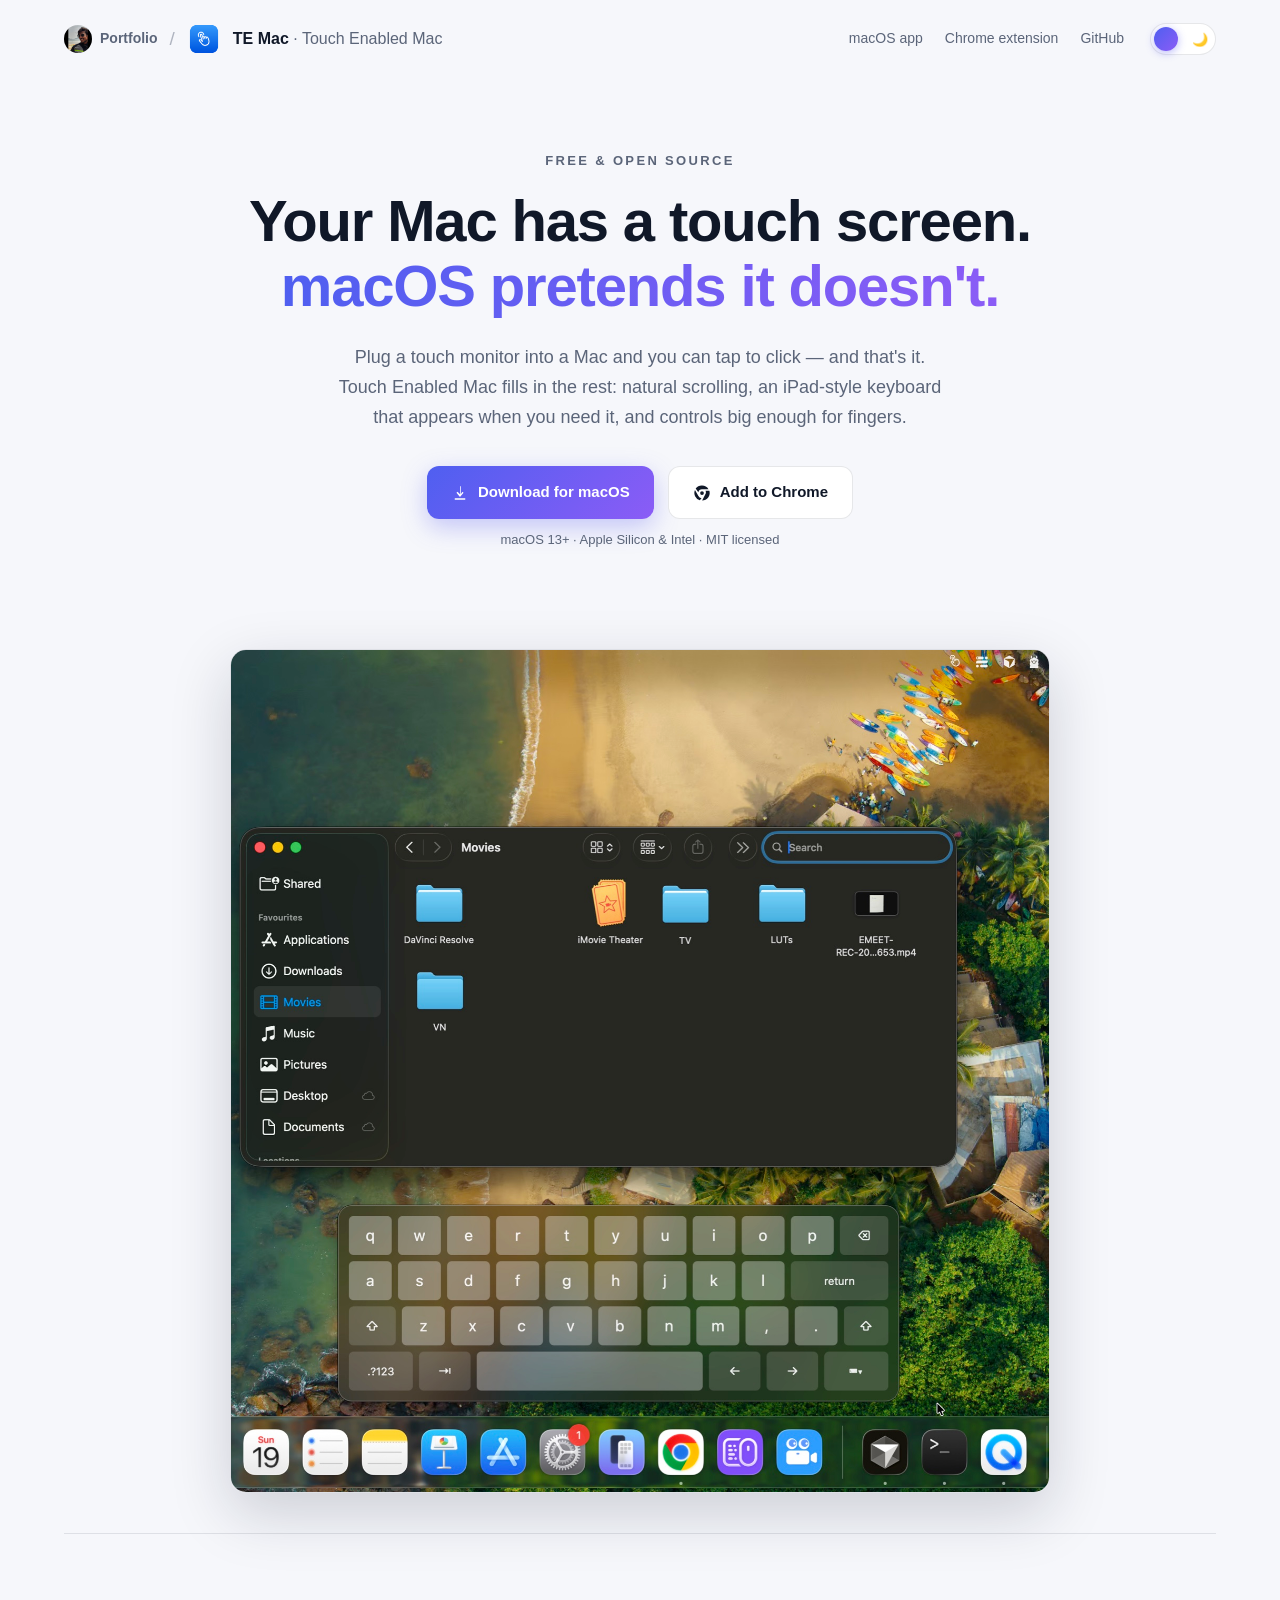
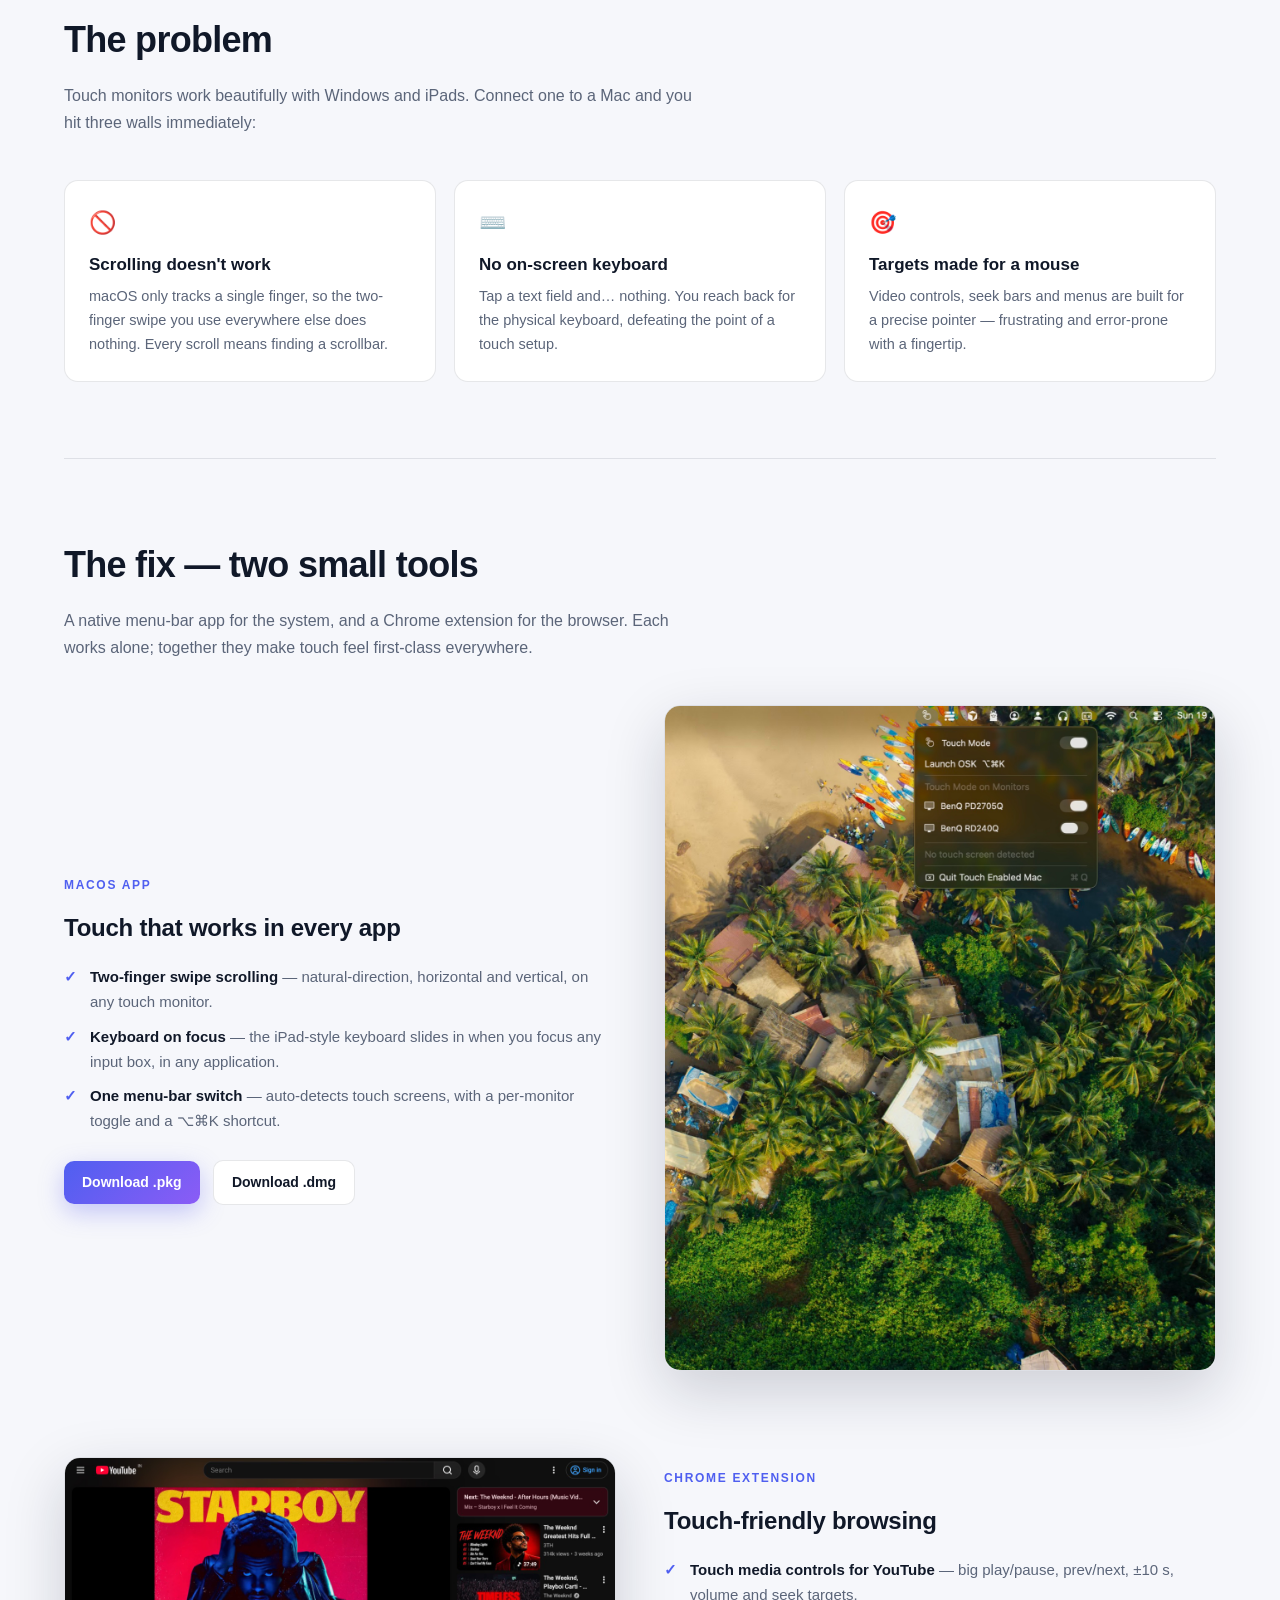
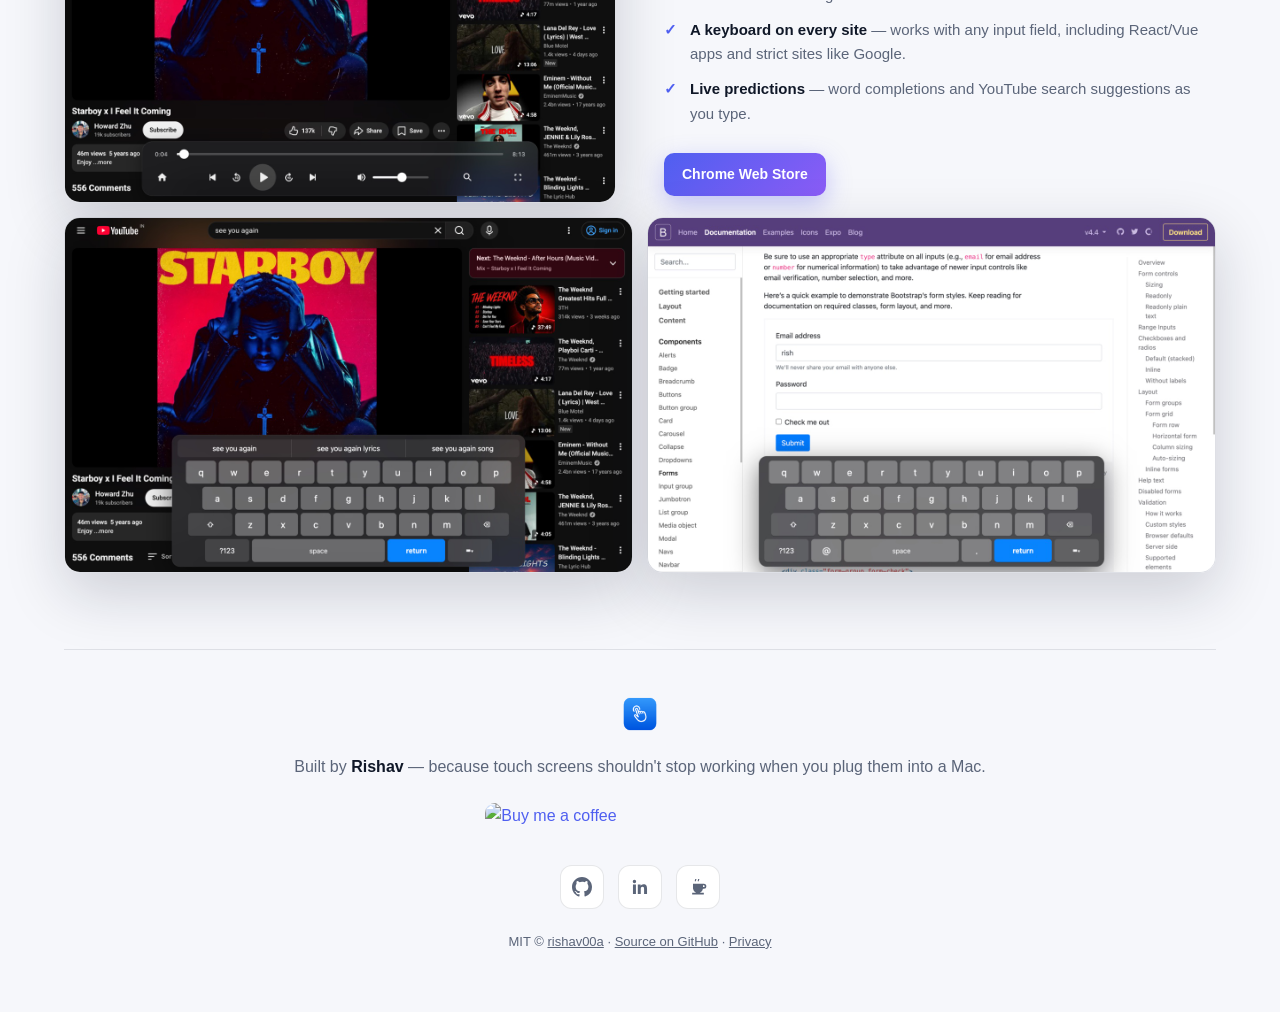
==== docs/index.html @ f47ae33c "Docs site: portfolio breadcrumb with avatar, light/dark toggle (default light), responsive widths" ====
<!DOCTYPE html>
<html lang="en">
<head>
<meta charset="UTF-8">
<meta name="viewport" content="width=device-width, initial-scale=1">
<title>Touch Enabled Mac — make your touch monitor actually work on macOS</title>
<meta name="description" content="macOS doesn't support touch screens — this project fixes that. Two-finger scrolling, an iPad-style on-screen keyboard everywhere, and touch-friendly browsing.">
<link rel="icon" href="assets/icon.png">
<meta property="og:title" content="Touch Enabled Mac">
<meta property="og:description" content="A smoother touch-screen experience for your Mac — free & open source.">
<meta property="og:image" content="assets/osk.jpg">
<script>(function(){document.documentElement.setAttribute("data-theme",localStorage.getItem("theme")||"light");})();</script>
<style>
  :root{
    --bg:#f6f7fb; --panel:#ffffff; --line:rgba(15,23,42,.10);
    --text:#101828; --muted:#5b6579; --accent:#4f5ff0; --accent2:#8b5cf6;
    --shotshadow:0 20px 60px rgba(15,23,42,.18);
  }
  [data-theme="dark"]{
    --bg:#0b0d14; --panel:#12151f; --line:rgba(255,255,255,.08);
    --text:#e8eaf2; --muted:#9aa1b5; --accent:#7c8cf8; --accent2:#b06ef0;
    --shotshadow:0 30px 80px rgba(0,0,0,.55);
  }
  body,.pain div,.btn.ghost,.social a{transition:background-color .2s ease,border-color .2s ease,color .2s ease}
  *{margin:0;padding:0;box-sizing:border-box}
  html{scroll-behavior:smooth}
  body{
    background:var(--bg); color:var(--text);
    font:16px/1.65 -apple-system,BlinkMacSystemFont,"Segoe UI",Roboto,Helvetica,Arial,sans-serif;
    -webkit-font-smoothing:antialiased;
  }
  .wrap{max-width:1200px;margin:0 auto;padding:0 24px}
  @media (min-width:1700px){.wrap{max-width:1440px}}
  @media (min-width:1600px){body{font-size:17px}}
  a{color:var(--accent);text-decoration:none}
  a:hover{text-decoration:underline}

  /* nav */
  nav{display:flex;align-items:center;gap:12px;padding:22px 0;flex-wrap:wrap}
  .crumb{display:inline-flex;align-items:center;gap:8px;color:var(--muted);font-weight:600;font-size:14px}
  .crumb:hover{color:var(--text);text-decoration:none}
  .crumb .av{width:28px;height:28px;border-radius:50%}
  .slash{color:var(--muted);opacity:.45;font-size:19px;font-weight:300}
  .themeswitch{
    position:relative;width:66px;height:32px;border-radius:99px;
    border:1px solid var(--line);background:var(--panel);cursor:pointer;
    display:inline-flex;align-items:center;justify-content:space-between;
    padding:0 7px;font-size:13px;line-height:1;margin-left:14px;
  }
  .themeswitch:hover{border-color:rgba(124,140,248,.5)}
  .themeswitch .knob{
    position:absolute;top:3px;left:3px;width:24px;height:24px;border-radius:50%;
    background:linear-gradient(135deg,#4f5ff0,#8b5cf6);
    box-shadow:0 2px 8px rgba(99,102,241,.45);
    transition:transform .22s ease;
  }
  [data-theme="dark"] .themeswitch .knob{transform:translateX(34px)}
  nav img{width:34px;height:34px;border-radius:8px}
  nav .name{font-weight:700}
  nav .name span{color:var(--muted);font-weight:400}
  nav .links{margin-left:auto;display:flex;gap:22px;font-size:14px}
  nav .links a{color:var(--muted)}
  nav .links a:hover{color:var(--text);text-decoration:none}

  /* hero */
  header{padding:72px 0 40px;text-align:center}
  .eyebrow{
    font-size:13px;letter-spacing:.18em;font-weight:600;color:var(--muted);
    text-transform:uppercase;margin-bottom:18px;
  }
  h1{font-size:clamp(34px,6vw,58px);line-height:1.12;letter-spacing:-.02em;font-weight:800}
  h1 em{
    font-style:normal;
    background:linear-gradient(90deg,var(--accent),var(--accent2));
    -webkit-background-clip:text;background-clip:text;color:transparent;
  }
  header p.lead{max-width:620px;margin:24px auto 0;color:var(--muted);font-size:18px}
  .cta{display:flex;gap:14px;justify-content:center;flex-wrap:wrap;margin:34px 0 10px}
  .btn{
    display:inline-flex;align-items:center;gap:9px;padding:13px 24px;border-radius:12px;
    font-weight:600;font-size:15px;transition:transform .12s ease,box-shadow .12s ease;
  }
  .btn:hover{text-decoration:none;transform:translateY(-1px)}
  .btn.primary{
    color:#fff;background:linear-gradient(135deg,#4f5ff0,#8b5cf6);
    box-shadow:0 8px 24px rgba(99,102,241,.35);
  }
  .btn.ghost{color:var(--text);border:1px solid var(--line);background:var(--panel)}
  .btn svg{width:18px;height:18px;fill:currentColor}
  .fineprint{font-size:13px;color:var(--muted)}
  .widgets{display:flex;justify-content:center;margin-top:20px}
  .support{display:flex;gap:18px;justify-content:center;align-items:center;margin:22px 0 6px;flex-wrap:wrap}
  .support img{border-radius:10px;display:block}

  .shot{
    border-radius:16px;border:1px solid var(--line);display:block;width:100%;
    box-shadow:var(--shotshadow);
  }
  .hero-shot{max-width:820px;margin:48px auto 0}

  section{padding:76px 0;border-top:1px solid var(--line)}
  h2{font-size:clamp(26px,4vw,36px);letter-spacing:-.02em;margin-bottom:14px}
  .sub{color:var(--muted);max-width:640px;margin-bottom:44px}

  /* pain */
  .pain{display:grid;grid-template-columns:repeat(3,1fr);gap:18px}
  .pain div{background:var(--panel);border:1px solid var(--line);border-radius:14px;padding:24px}
  .pain .x{font-size:22px;margin-bottom:10px;display:block}
  .pain h3{font-size:17px;margin-bottom:6px}
  .pain p{font-size:14.5px;color:var(--muted)}

  /* products */
  .product{display:grid;grid-template-columns:1fr 1fr;gap:48px;align-items:center}
  .product + .product{margin-top:86px}
  .product .tag{
    display:inline-block;font-size:12px;letter-spacing:.14em;font-weight:700;
    text-transform:uppercase;color:var(--accent);margin-bottom:12px;
  }
  .product h3{font-size:24px;margin-bottom:12px;letter-spacing:-.01em}
  .product ul{list-style:none;margin:18px 0 26px}
  .product li{padding-left:26px;position:relative;margin-bottom:10px;color:var(--muted);font-size:15px}
  .product li::before{content:"✓";position:absolute;left:0;color:var(--accent);font-weight:700}
  .product li b{color:var(--text);font-weight:600}
  .btn.small{padding:10px 18px;font-size:14px;border-radius:10px}
  .duo{display:grid;grid-template-columns:1fr 1fr;gap:14px;margin-top:14px}

  footer{border-top:1px solid var(--line);padding:44px 0 60px;text-align:center}
  .social{display:flex;gap:14px;justify-content:center;margin:18px 0 22px}
  .social a{
    width:44px;height:44px;border-radius:12px;border:1px solid var(--line);background:var(--panel);
    display:inline-flex;align-items:center;justify-content:center;color:var(--muted);
    transition:color .12s ease,transform .12s ease;
  }
  .social a:hover{color:var(--text);transform:translateY(-2px);text-decoration:none}
  .social svg{width:20px;height:20px;fill:currentColor}
  footer .fineprint a{color:var(--muted);text-decoration:underline}

  @media (max-width:800px){
    .pain{grid-template-columns:1fr}
    .product{grid-template-columns:1fr;gap:26px}
    .product.flip .media{order:-1}
    section{padding:56px 0}
  }
</style>
</head>
<body>

<div class="wrap">
  <nav>
    <a class="crumb" href="https://rishav00a.github.io/"><img class="av" src="assets/avatar.png" alt="Rishav Kumar">Portfolio</a>
    <span class="slash">/</span>
    <img src="assets/icon.png" alt="">
    <div class="name">TE&nbsp;Mac <span>· Touch Enabled Mac</span></div>
    <div class="links">
      <a href="#mac">macOS app</a>
      <a href="#chrome">Chrome extension</a>
      <a href="https://github.com/rishav00a/touch_enabled_mac">GitHub</a>
    </div>
    <button class="themeswitch" id="tbtn" onclick="toggleTheme()" role="switch" aria-label="Toggle dark mode">
      <span>☀️</span><span>🌙</span><span class="knob"></span>
    </button>
  </nav>

  <header>
    <div class="eyebrow">Free &amp; open source</div>
    <h1>Your Mac has a touch screen.<br><em>macOS pretends it doesn't.</em></h1>
    <p class="lead">
      Plug a touch monitor into a Mac and you can tap to click — and that's it.
      Touch Enabled Mac fills in the rest: natural scrolling, an iPad-style
      keyboard that appears when you need it, and controls big enough for fingers.
    </p>
    <div class="cta">
      <a class="btn primary" href="https://github.com/rishav00a/touch_enabled_mac/releases/download/v1.0.0/Touch-Enabled-Mac-1.0.0.pkg">
        <svg viewBox="0 0 24 24"><path d="M12 3v10.6l-3.3-3.3-1.4 1.4L12 17.4l4.7-5.7-1.4-1.4L13 13.6V3h-1zM5 19h14v2H5z"/></svg>
        Download for macOS
      </a>
      <a class="btn ghost" href="https://chromewebstore.google.com/detail/te-mac-%E2%80%94-touch-enabled-ma/iggpbelenecgchleaodllbfplfjiabdo">
        <svg viewBox="0 0 24 24"><path d="M12 2a10 10 0 0 1 8.66 5H12a5 5 0 0 0-4.9 4H7.1L3.57 6.1A10 10 0 0 1 12 2zM2.63 8.03 7.2 15.9a5 5 0 0 0 4.13 3.06L9.06 21.6A10 10 0 0 1 2.63 8.03zM21.8 9a10 10 0 0 1-9.6 12.96L16.3 14a5 5 0 0 0 .41-5h5.1zM12 9.5A2.5 2.5 0 1 1 9.5 12 2.5 2.5 0 0 1 12 9.5z"/></svg>
        Add to Chrome
      </a>
    </div>
    <div class="fineprint">macOS 13+ · Apple Silicon &amp; Intel · MIT licensed</div>
    <div class="widgets">
      <iframe src="https://ghbtns.com/github-btn.html?user=rishav00a&amp;repo=touch_enabled_mac&amp;type=star&amp;count=true&amp;size=large"
              frameborder="0" scrolling="0" width="160" height="30" title="Star touch_enabled_mac on GitHub"></iframe>
    </div>
    <img class="shot hero-shot" src="assets/osk.jpg"
         alt="iPad-style on-screen keyboard floating over Finder on macOS">
  </header>

  <section id="pain">
    <h2>The problem</h2>
    <p class="sub">
      Touch monitors work beautifully with Windows and iPads. Connect one to a
      Mac and you hit three walls immediately:
    </p>
    <div class="pain">
      <div>
        <span class="x">🚫</span>
        <h3>Scrolling doesn't work</h3>
        <p>macOS only tracks a single finger, so the two-finger swipe you use
        everywhere else does nothing. Every scroll means finding a scrollbar.</p>
      </div>
      <div>
        <span class="x">⌨️</span>
        <h3>No on-screen keyboard</h3>
        <p>Tap a text field and… nothing. You reach back for the physical
        keyboard, defeating the point of a touch setup.</p>
      </div>
      <div>
        <span class="x">🎯</span>
        <h3>Targets made for a mouse</h3>
        <p>Video controls, seek bars and menus are built for a precise pointer —
        frustrating and error-prone with a fingertip.</p>
      </div>
    </div>
  </section>

  <section id="solution">
    <h2>The fix — two small tools</h2>
    <p class="sub">
      A native menu-bar app for the system, and a Chrome extension for the
      browser. Each works alone; together they make touch feel first-class
      everywhere.
    </p>

    <div class="product" id="mac">
      <div>
        <span class="tag">macOS app</span>
        <h3>Touch that works in every app</h3>
        <ul>
          <li><b>Two-finger swipe scrolling</b> — natural-direction, horizontal
            and vertical, on any touch monitor.</li>
          <li><b>Keyboard on focus</b> — the iPad-style keyboard slides in when
            you focus any input box, in any application.</li>
          <li><b>One menu-bar switch</b> — auto-detects touch screens, with a
            per-monitor toggle and a ⌥⌘K shortcut.</li>
        </ul>
        <div>
          <a class="btn primary small" href="https://github.com/rishav00a/touch_enabled_mac/releases/download/v1.0.0/Touch-Enabled-Mac-1.0.0.pkg">Download .pkg</a>
          &nbsp;
          <a class="btn ghost small" href="https://github.com/rishav00a/touch_enabled_mac/releases/download/v1.0.0/Touch-Enabled-Mac-1.0.0.dmg">Download .dmg</a>
        </div>
      </div>
      <div class="media">
        <img class="shot" src="assets/menu.jpg"
             alt="Touch Enabled Mac menu-bar menu with Touch Mode toggle and per-monitor switches">
      </div>
    </div>

    <div class="product flip" id="chrome">
      <div class="media">
        <img class="shot" src="assets/media.jpg"
             alt="Floating touch media control bar on a YouTube video">
      </div>
      <div>
        <span class="tag">Chrome extension</span>
        <h3>Touch-friendly browsing</h3>
        <ul>
          <li><b>Touch media controls for YouTube</b> — big play/pause,
            prev/next, ±10 s, volume and seek targets.</li>
          <li><b>A keyboard on every site</b> — works with any input field,
            including React/Vue apps and strict sites like Google.</li>
          <li><b>Live predictions</b> — word completions and YouTube search
            suggestions as you type.</li>
        </ul>
        <div>
          <a class="btn primary small" href="https://chromewebstore.google.com/detail/te-mac-%E2%80%94-touch-enabled-ma/iggpbelenecgchleaodllbfplfjiabdo">Chrome Web Store</a>
        </div>
      </div>
    </div>

    <div class="duo">
      <img class="shot" src="assets/search.jpg"
           alt="Live YouTube search predictions above the on-screen keyboard">
      <img class="shot" src="assets/form.jpg"
           alt="On-screen keyboard typing into a web form">
    </div>
  </section>

  <footer>
    <img src="assets/icon.png" alt="" width="40" style="border-radius:10px">
    <p style="margin-top:12px;color:var(--muted)">
      Built by <b style="color:var(--text)">Rishav</b> — because touch screens
      shouldn't stop working when you plug them into a Mac.
    </p>
    <div class="support">
      <a href="https://buymeacoffee.com/rishav00a">
        <img src="https://cdn.buymeacoffee.com/buttons/v2/default-yellow.png" alt="Buy me a coffee" height="44">
      </a>
      <iframe src="https://ghbtns.com/github-btn.html?user=rishav00a&amp;repo=touch_enabled_mac&amp;type=star&amp;count=true&amp;size=large"
              frameborder="0" scrolling="0" width="160" height="30" title="Star touch_enabled_mac on GitHub"></iframe>
    </div>
    <div class="social">
      <a href="https://github.com/rishav00a" aria-label="GitHub" title="GitHub">
        <svg viewBox="0 0 16 16"><path d="M8 0C3.58 0 0 3.58 0 8c0 3.54 2.29 6.53 5.47 7.59.4.07.55-.17.55-.38 0-.19-.01-.82-.01-1.49-2.01.37-2.53-.49-2.69-.94-.09-.23-.48-.94-.82-1.13-.28-.15-.68-.52-.01-.53.63-.01 1.08.58 1.23.82.72 1.21 1.87.87 2.33.66.07-.52.28-.87.51-1.07-1.78-.2-3.64-.89-3.64-3.95 0-.87.31-1.59.82-2.15-.08-.2-.36-1.02.08-2.12 0 0 .67-.21 2.2.82a7.42 7.42 0 0 1 2-.27c.68 0 1.36.09 2 .27 1.53-1.04 2.2-.82 2.2-.82.44 1.1.16 1.92.08 2.12.51.56.82 1.27.82 2.15 0 3.07-1.87 3.75-3.65 3.95.29.25.54.73.54 1.48 0 1.07-.01 1.93-.01 2.2 0 .21.15.46.55.38A8.01 8.01 0 0 0 16 8c0-4.42-3.58-8-8-8z"/></svg>
      </a>
      <a href="https://www.linkedin.com/in/rishav00a" aria-label="LinkedIn" title="LinkedIn">
        <svg viewBox="0 0 24 24"><path d="M20.45 20.45h-3.55v-5.57c0-1.33-.03-3.04-1.85-3.04-1.86 0-2.14 1.45-2.14 2.94v5.67H9.35V9h3.41v1.56h.05c.48-.9 1.64-1.85 3.37-1.85 3.6 0 4.27 2.37 4.27 5.46v6.28zM5.34 7.43a2.06 2.06 0 1 1 0-4.12 2.06 2.06 0 0 1 0 4.12zM7.12 20.45H3.55V9h3.57v11.45z"/></svg>
      </a>
      <a href="https://buymeacoffee.com/rishav00a" aria-label="Buy me a coffee" title="Buy me a coffee">
        <svg viewBox="0 0 24 24"><path d="M18 8h1a3 3 0 0 1 0 6h-1.1A6 6 0 0 1 12 19a6 6 0 0 1-5.9-5H6V8h12zm0 2v2h1a1 1 0 0 0 0-2h-1zM5 21h14v-2H5v2zM8.5 2.5c.5 1-.6 1.6-.3 2.5h1.4c-.3-1 .8-1.6.4-2.5H8.5zm3.5 0c.5 1-.6 1.6-.3 2.5h1.4c-.3-1 .8-1.6.4-2.5H12z"/></svg>
      </a>
    </div>
    <div class="fineprint">
      MIT © <a href="https://github.com/rishav00a">rishav00a</a> ·
      <a href="https://github.com/rishav00a/touch_enabled_mac">Source on GitHub</a> ·
      <a href="privacy.html">Privacy</a>
    </div>
  </footer>
</div>

<script>
function toggleTheme(){
  var r=document.documentElement;
  var t=r.getAttribute("data-theme")==="dark"?"light":"dark";
  r.setAttribute("data-theme",t);localStorage.setItem("theme",t);syncT();
}
function syncT(){
  document.getElementById("tbtn").setAttribute("aria-checked",
    document.documentElement.getAttribute("data-theme")==="dark");
}
syncT();
</script>
</body>
</html>
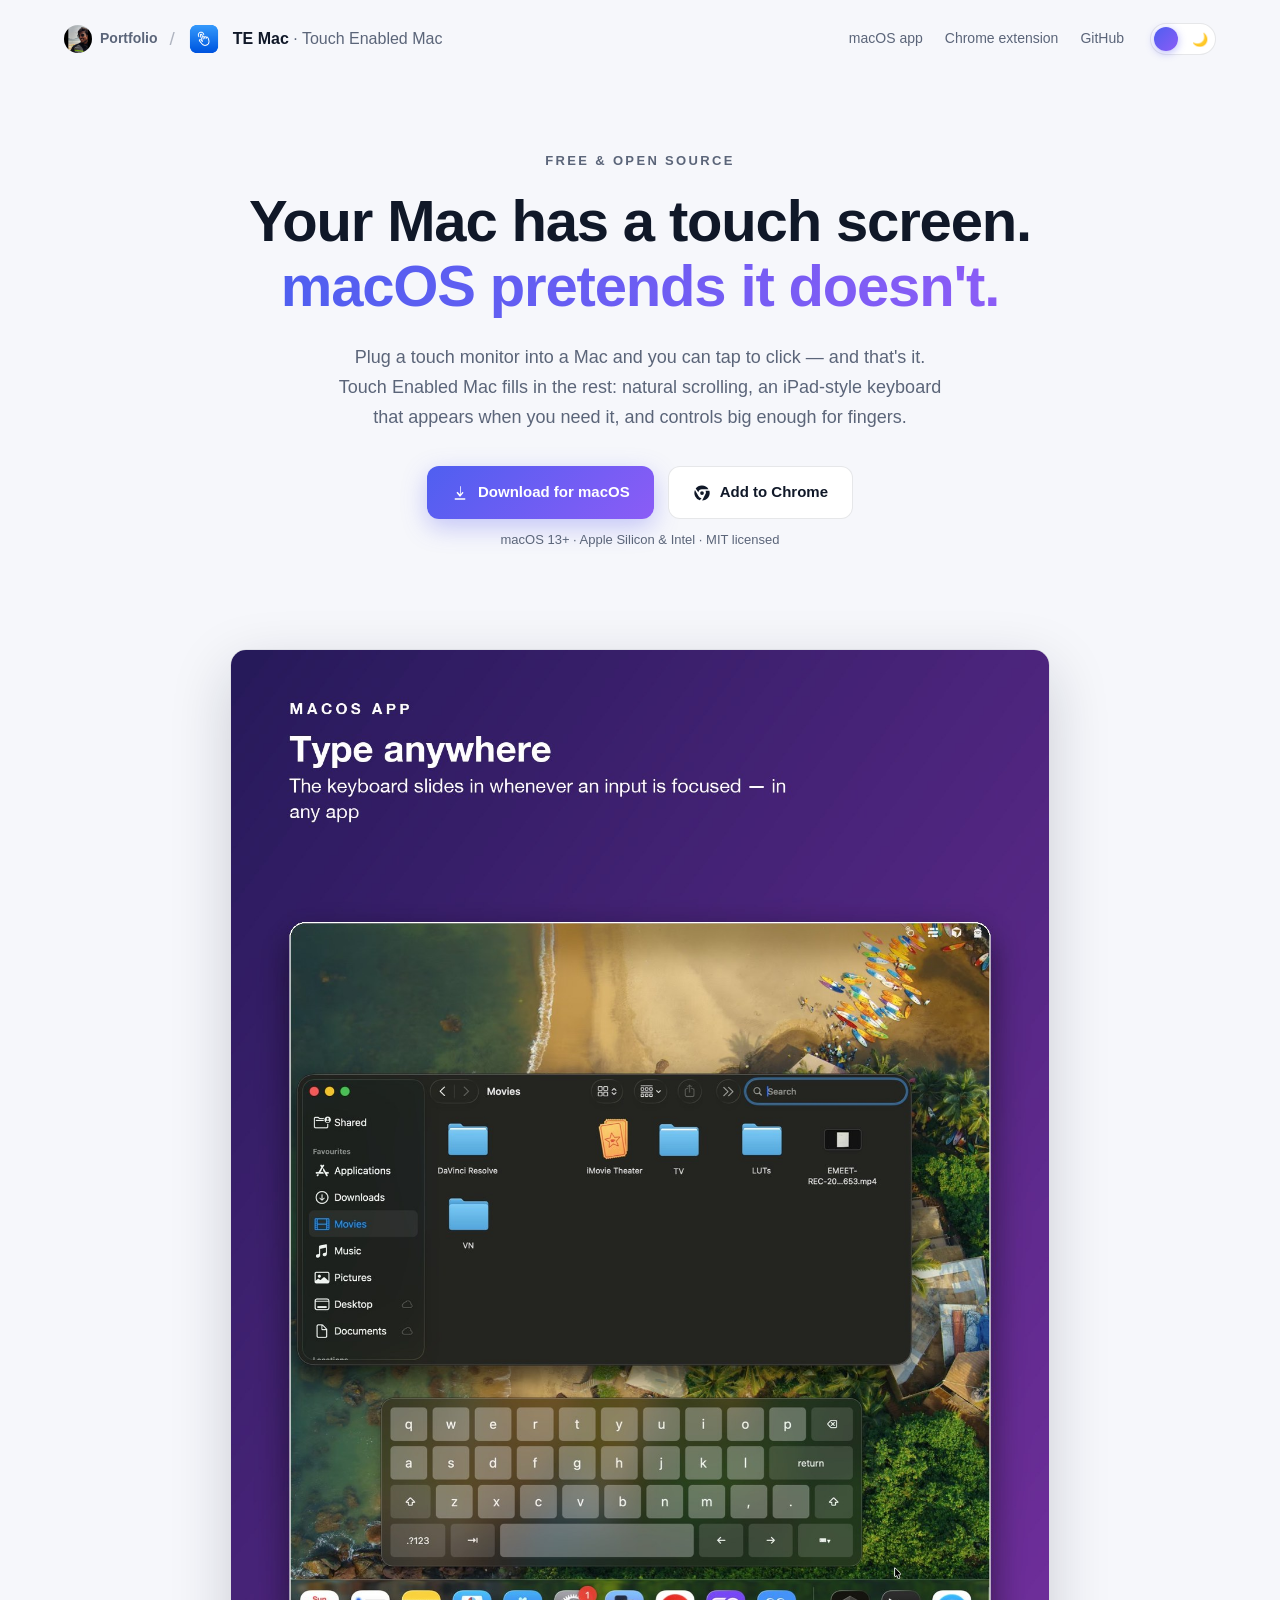
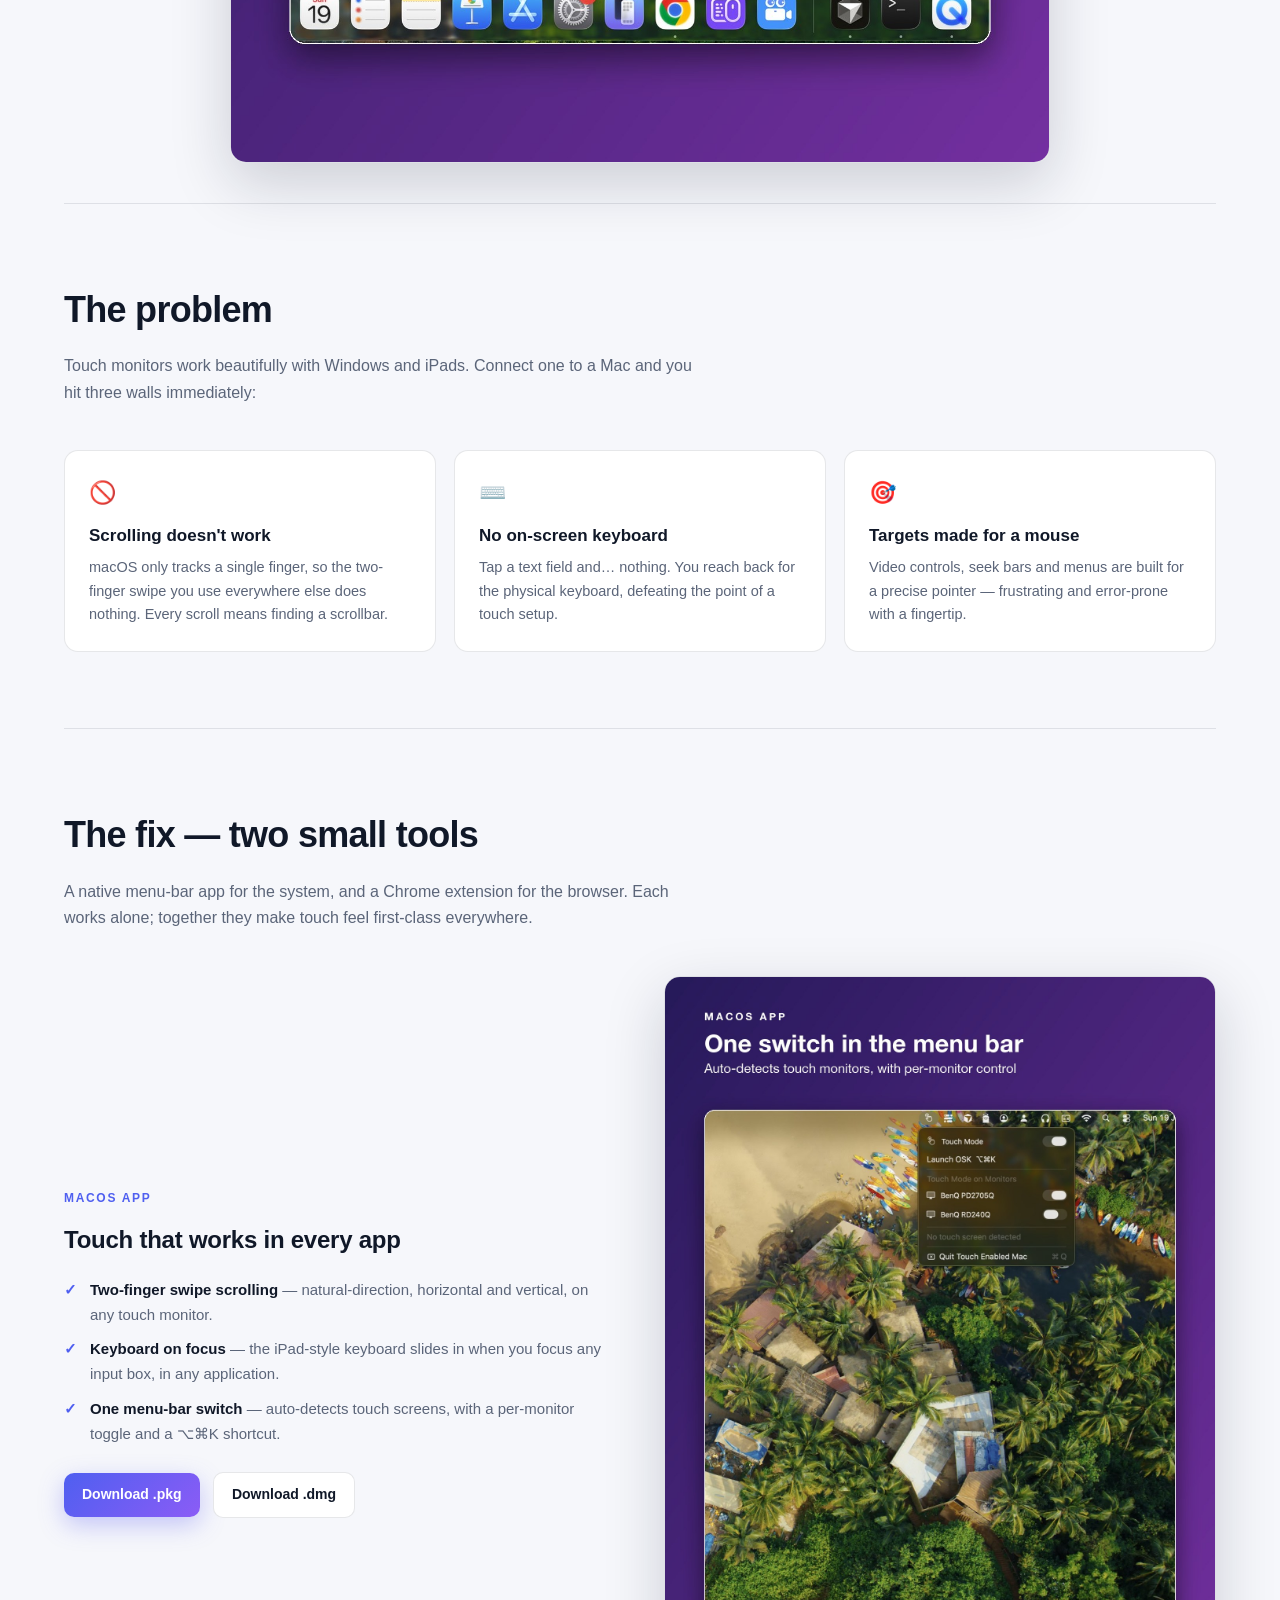
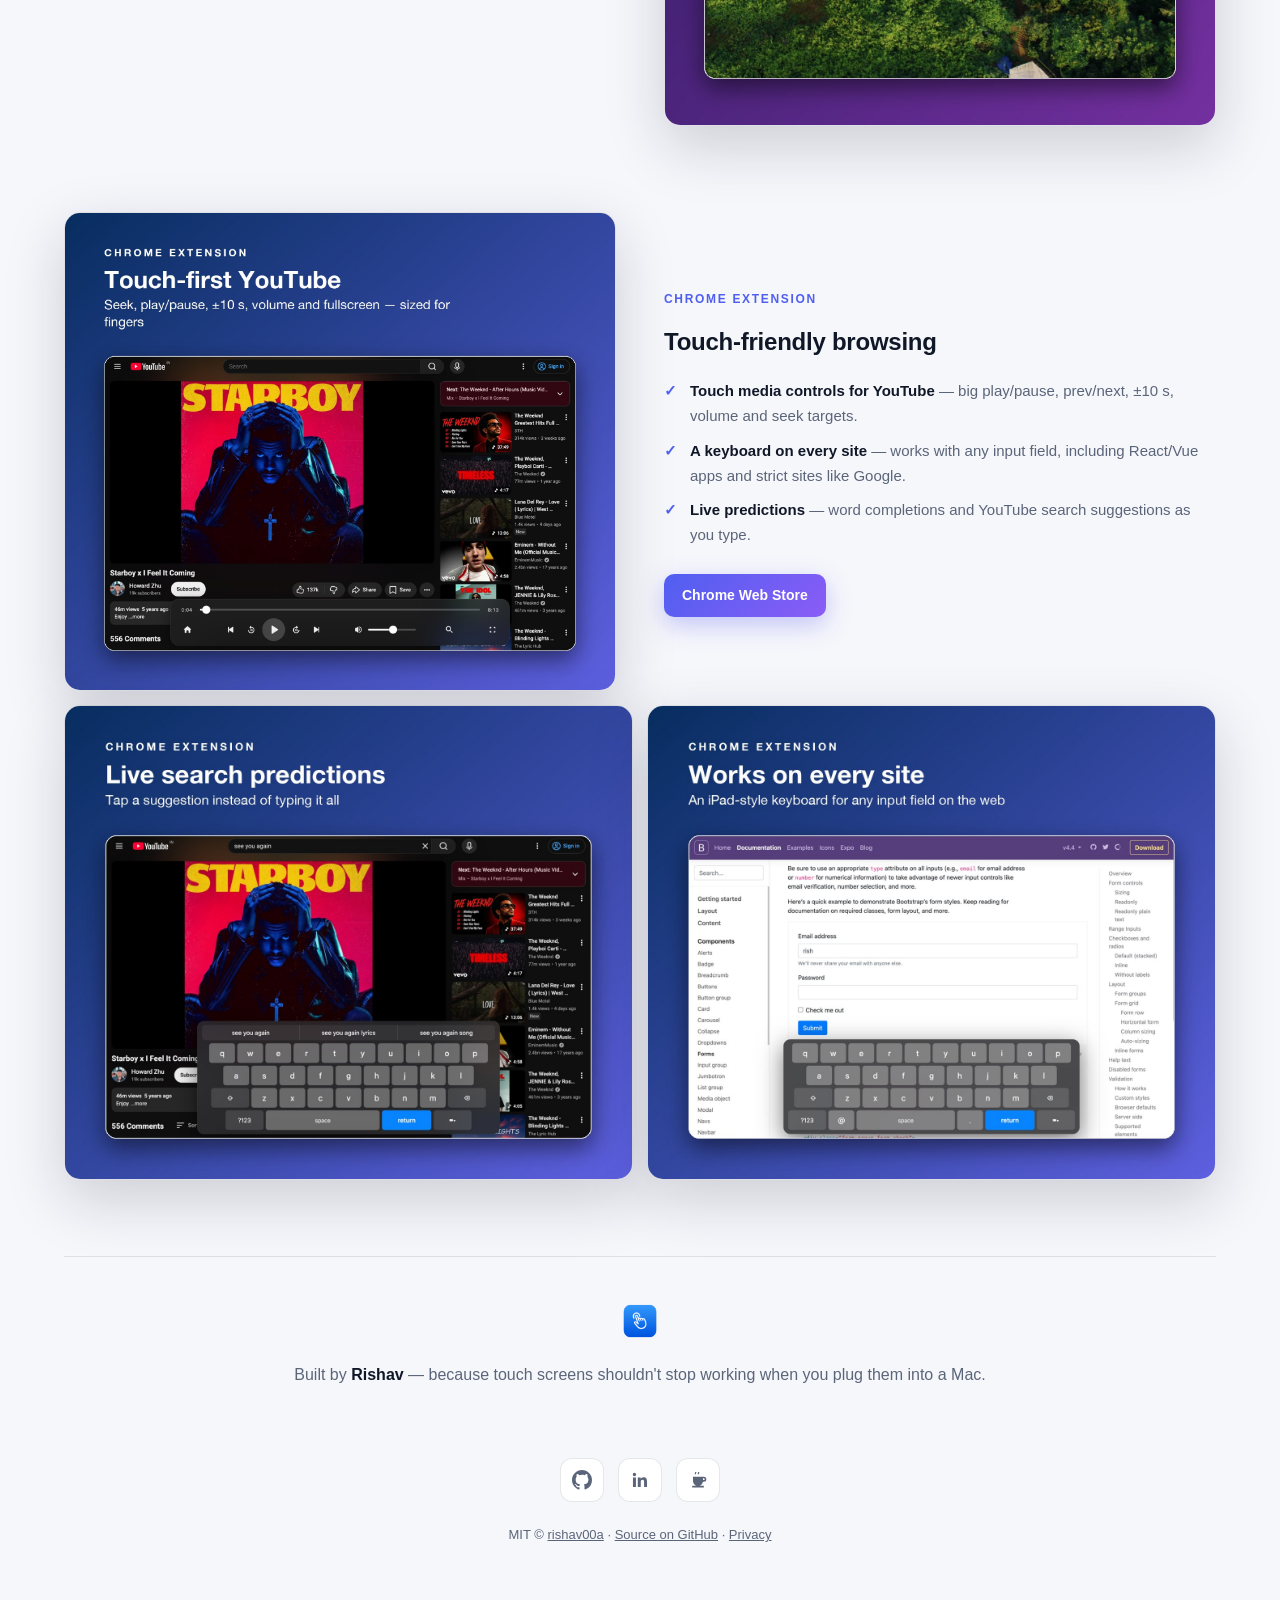
==== commit ebb357c7: "Update index.html" ====
--- a/docs/index.html
+++ b/docs/index.html
@@ -285,9 +285,7 @@
       shouldn't stop working when you plug them into a Mac.
     </p>
     <div class="support">
-      <a href="https://buymeacoffee.com/rishav00a">
-        <img src="https://cdn.buymeacoffee.com/buttons/v2/default-yellow.png" alt="Buy me a coffee" height="44">
-      </a>
+      <script type='text/javascript' src='https://storage.ko-fi.com/cdn/widget/Widget_2.js'></script><script type='text/javascript'>kofiwidget2.init('Buy me a Coffee', '#ffdd03', 'Q3Q223I16Z');kofiwidget2.draw();</script> 
       <iframe src="https://ghbtns.com/github-btn.html?user=rishav00a&amp;repo=touch_enabled_mac&amp;type=star&amp;count=true&amp;size=large"
               frameborder="0" scrolling="0" width="160" height="30" title="Star touch_enabled_mac on GitHub"></iframe>
     </div>
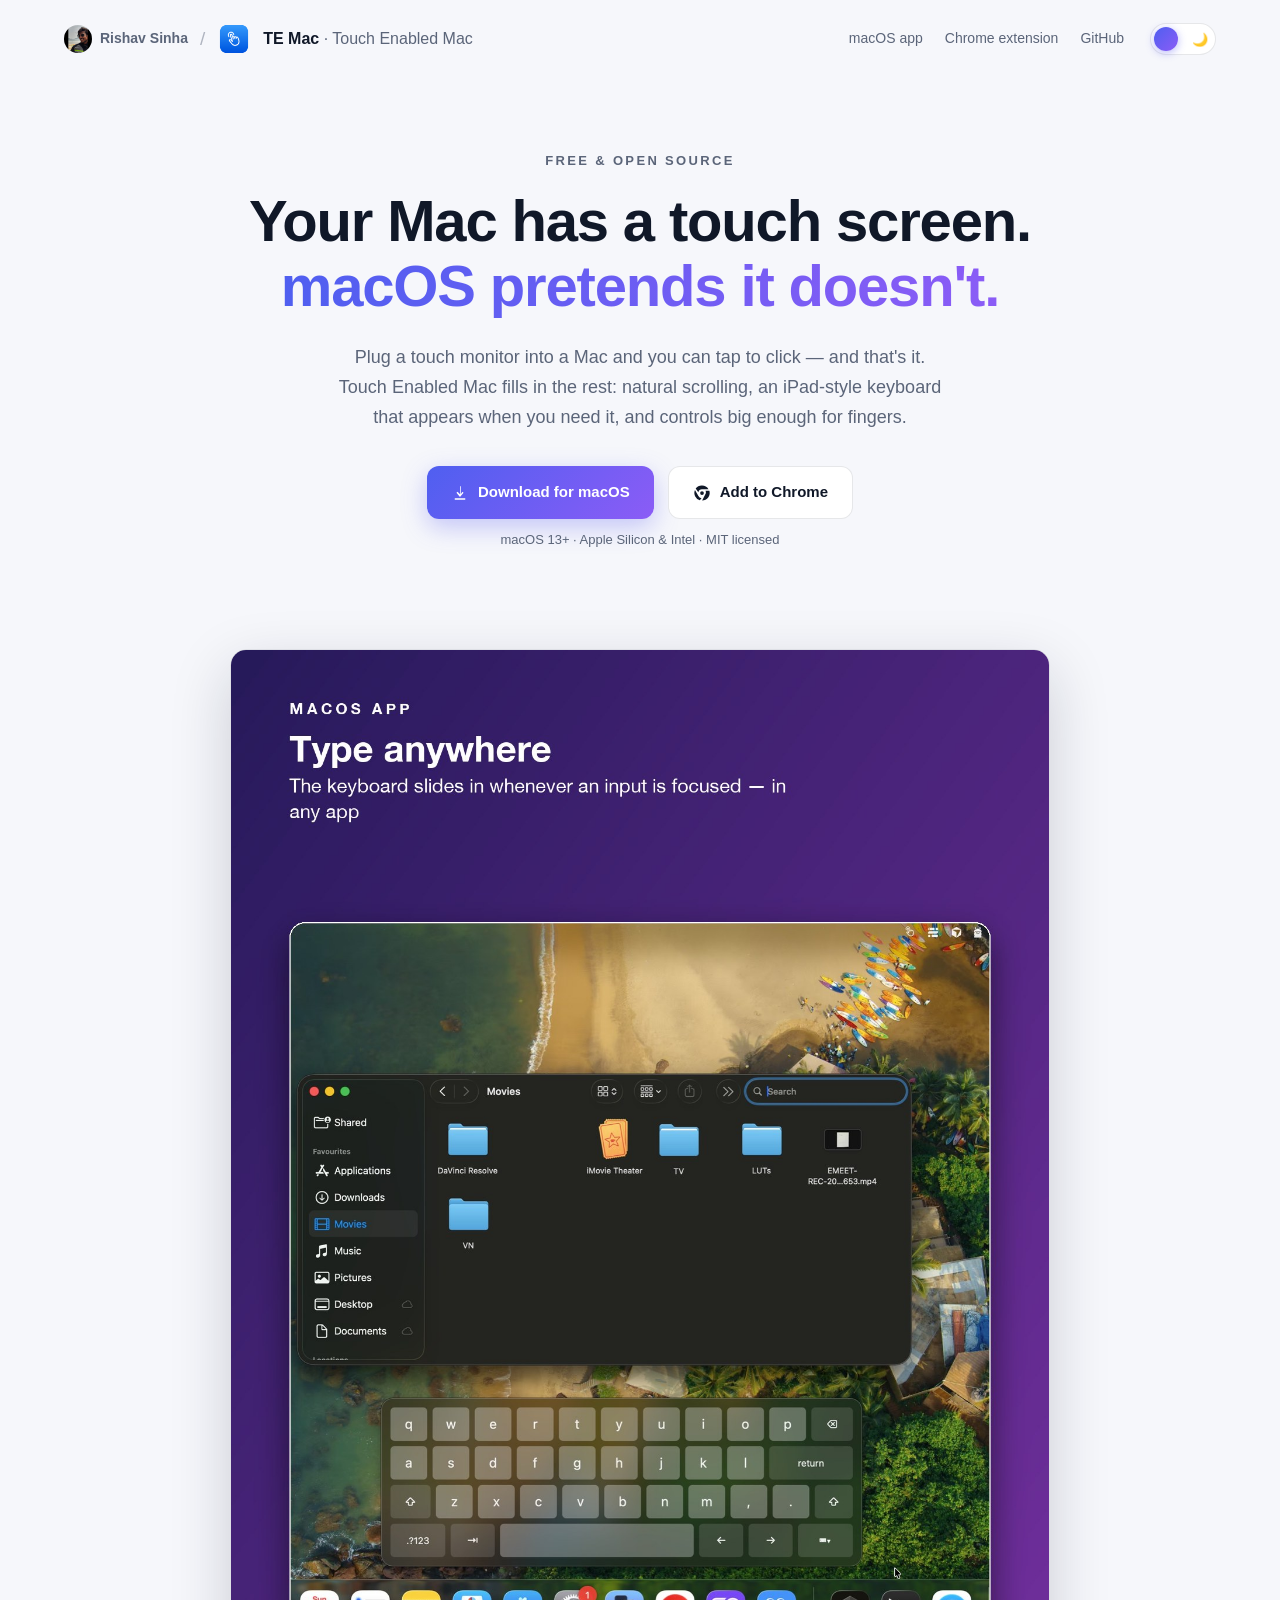
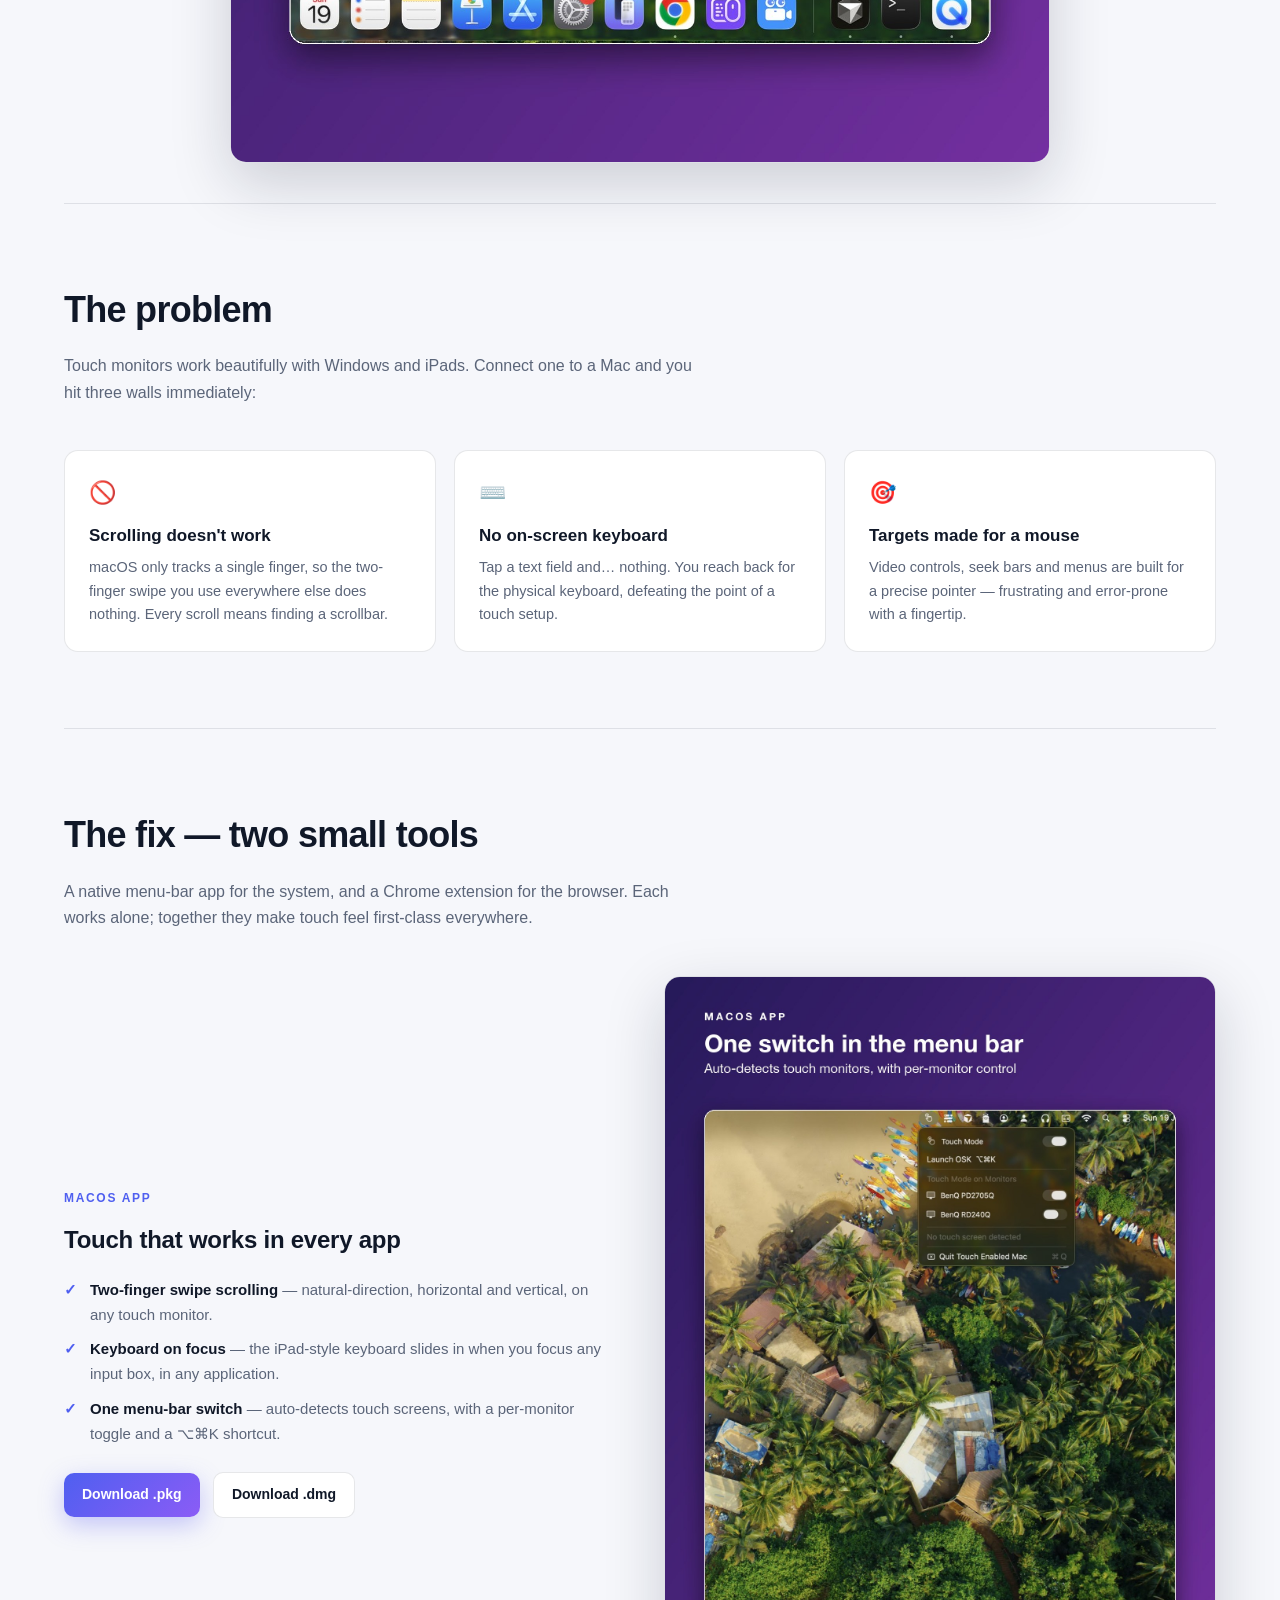
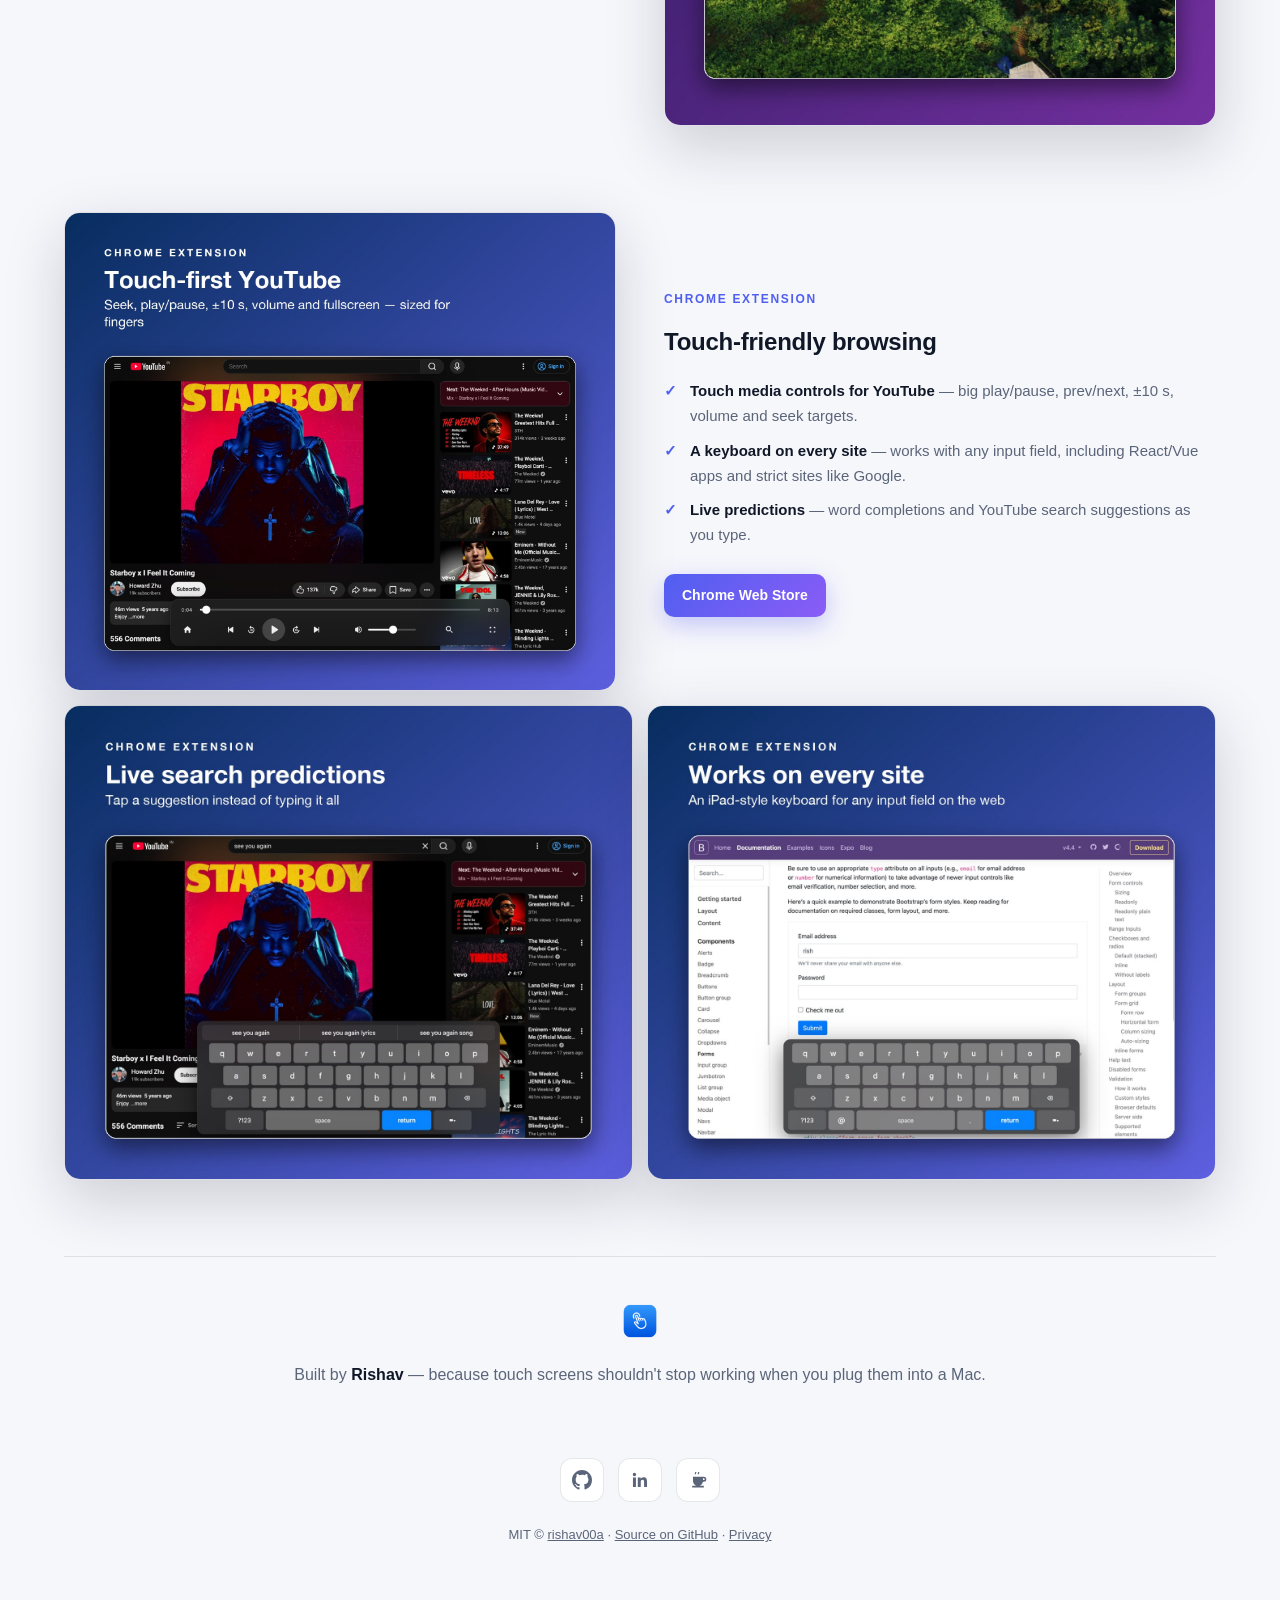
==== commit 2b9e37b6: "Update portfolio link and name in index.html" ====
--- a/docs/index.html
+++ b/docs/index.html
@@ -147,7 +147,7 @@
 
 <div class="wrap">
   <nav>
-    <a class="crumb" href="https://rishav00a.github.io/"><img class="av" src="assets/avatar.png" alt="Rishav Kumar">Portfolio</a>
+    <a class="crumb" href="https://rishav00a.github.io/"><img class="av" src="assets/avatar.png" alt="Rishav Sinha">Rishav Sinha</a>
     <span class="slash">/</span>
     <img src="assets/icon.png" alt="">
     <div class="name">TE&nbsp;Mac <span>· Touch Enabled Mac</span></div>
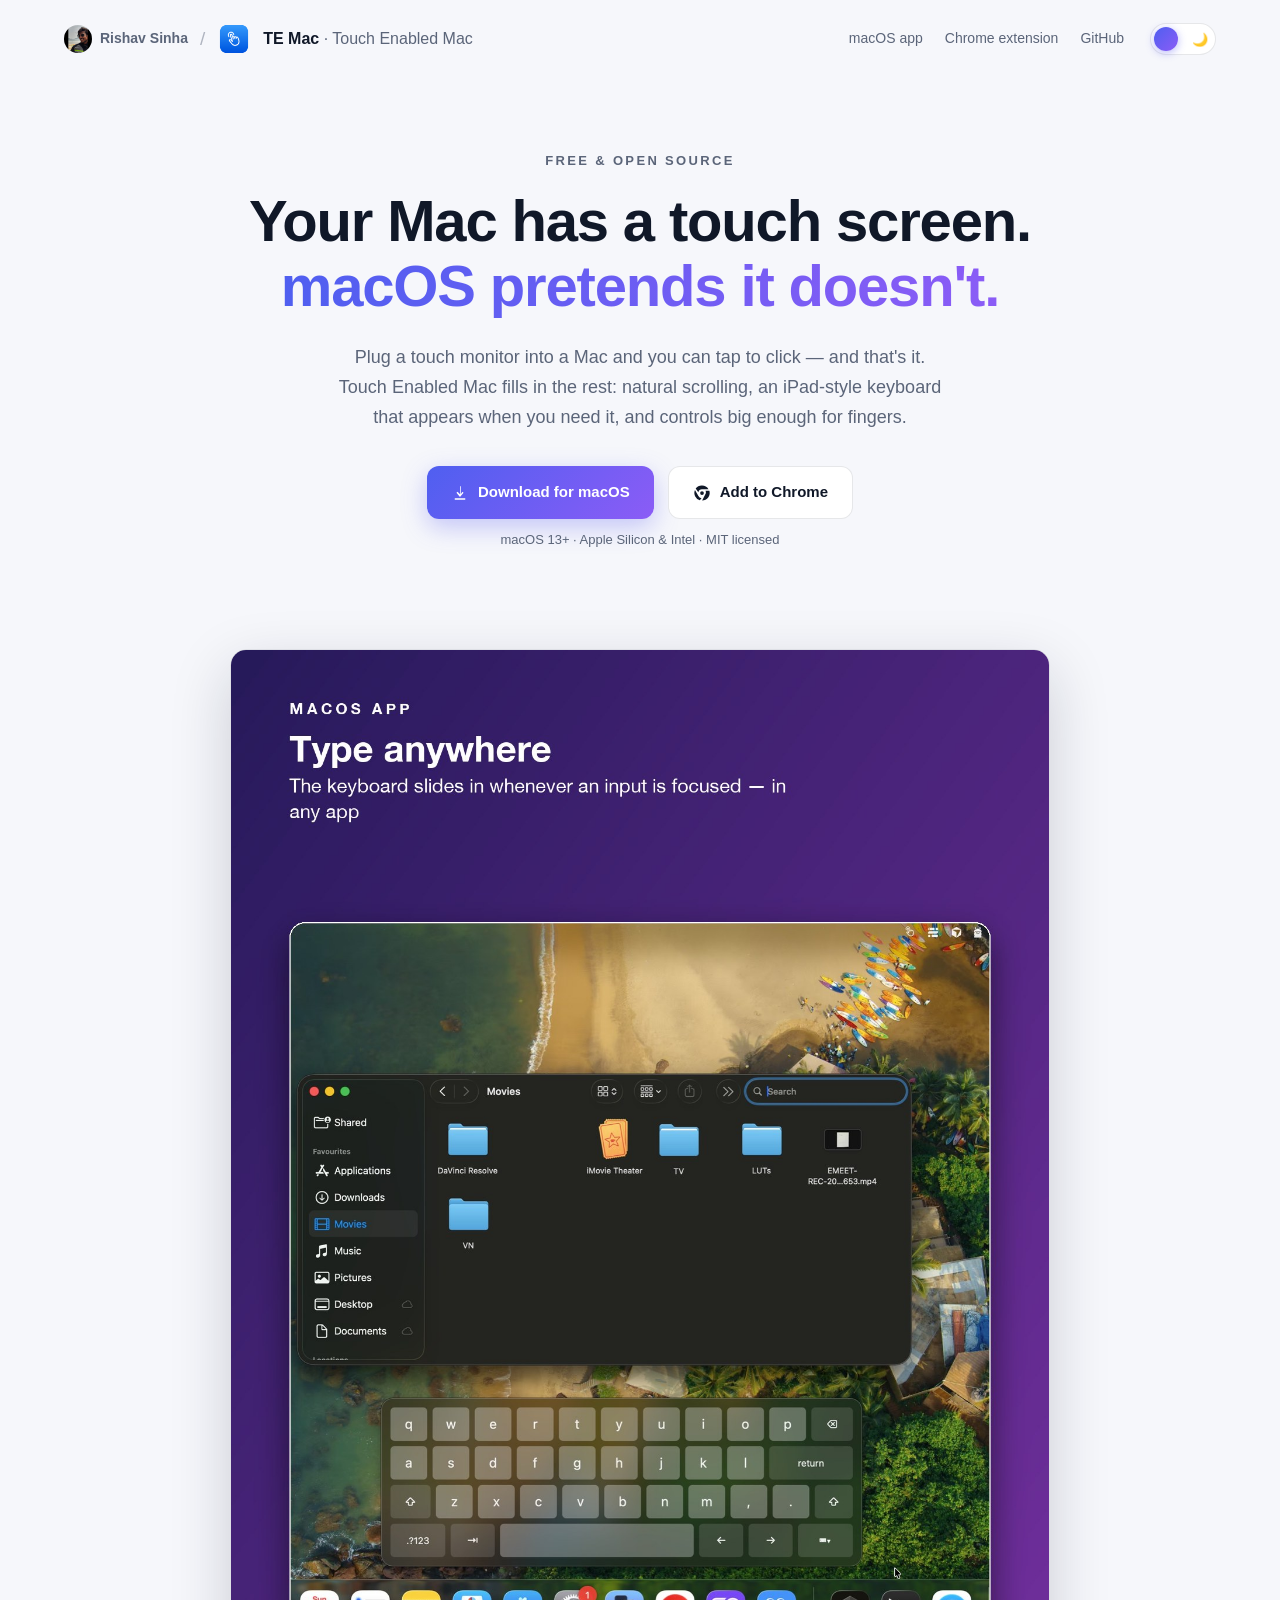
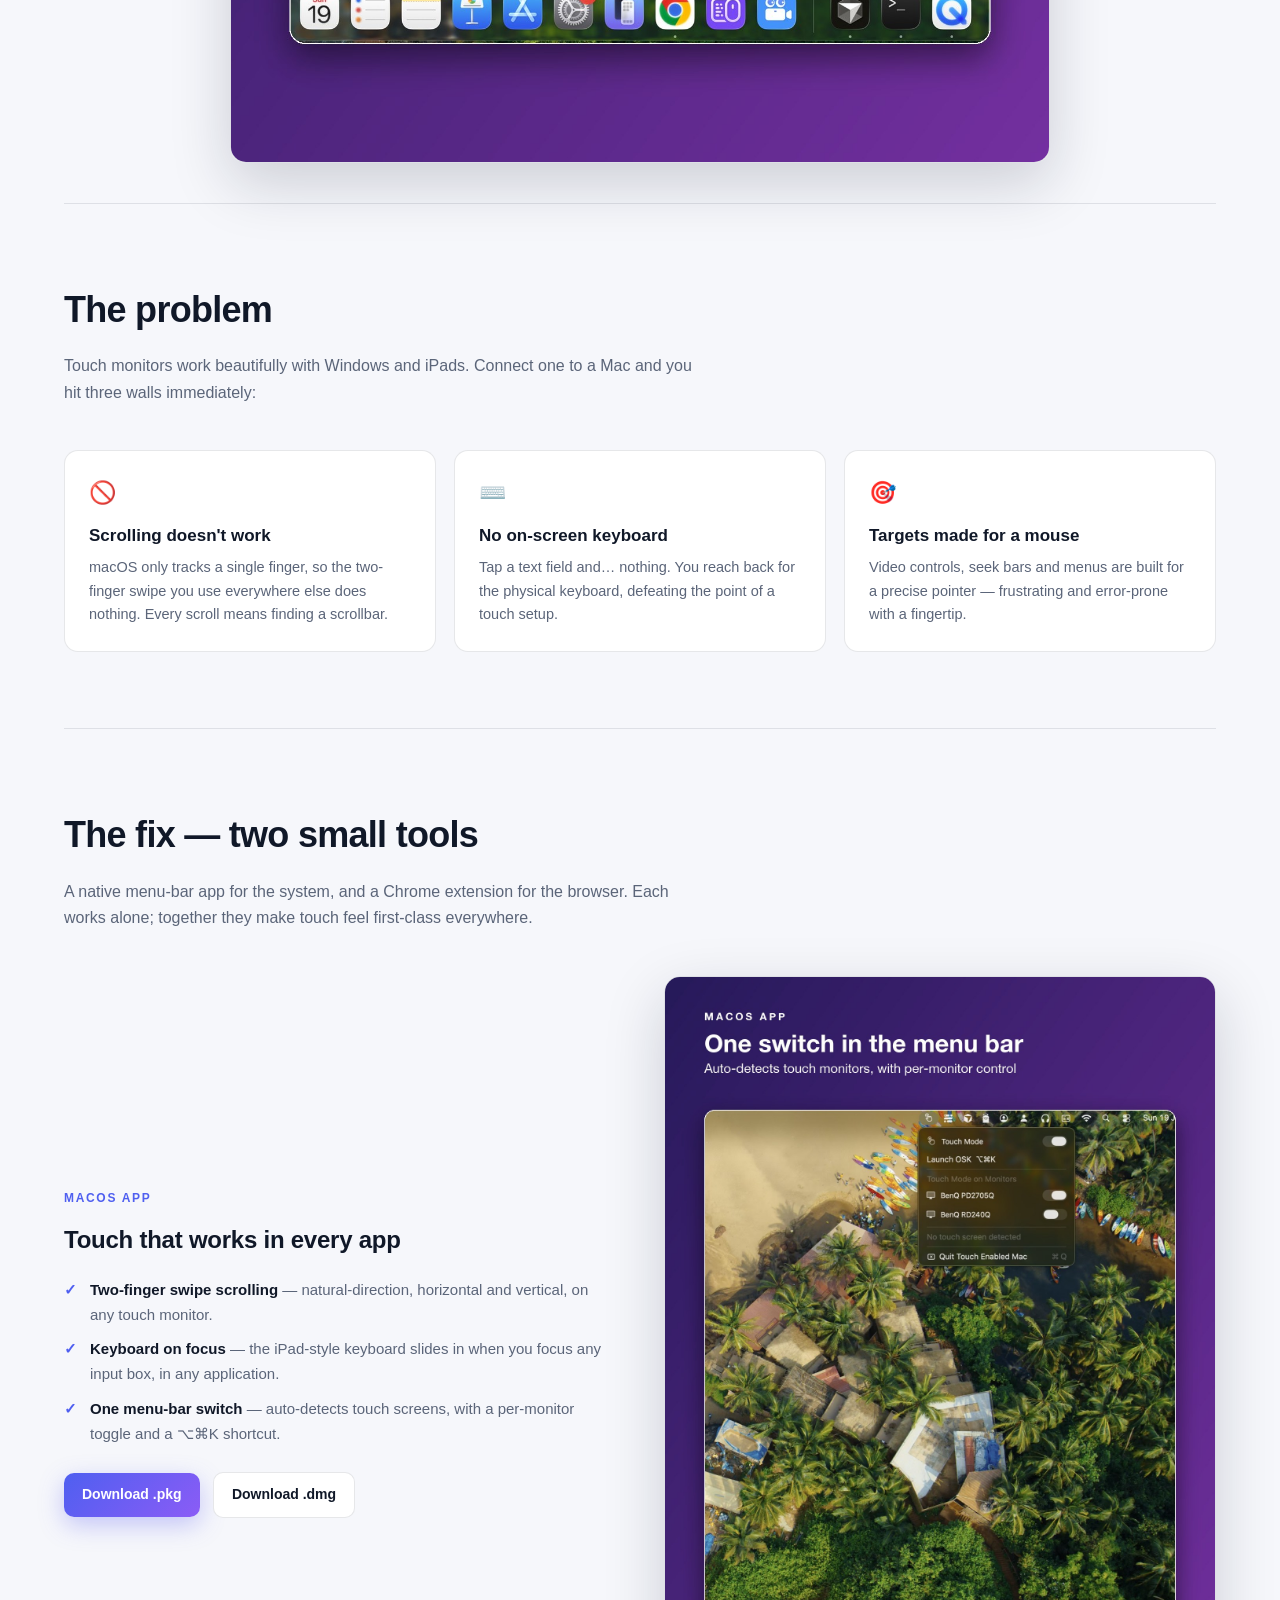
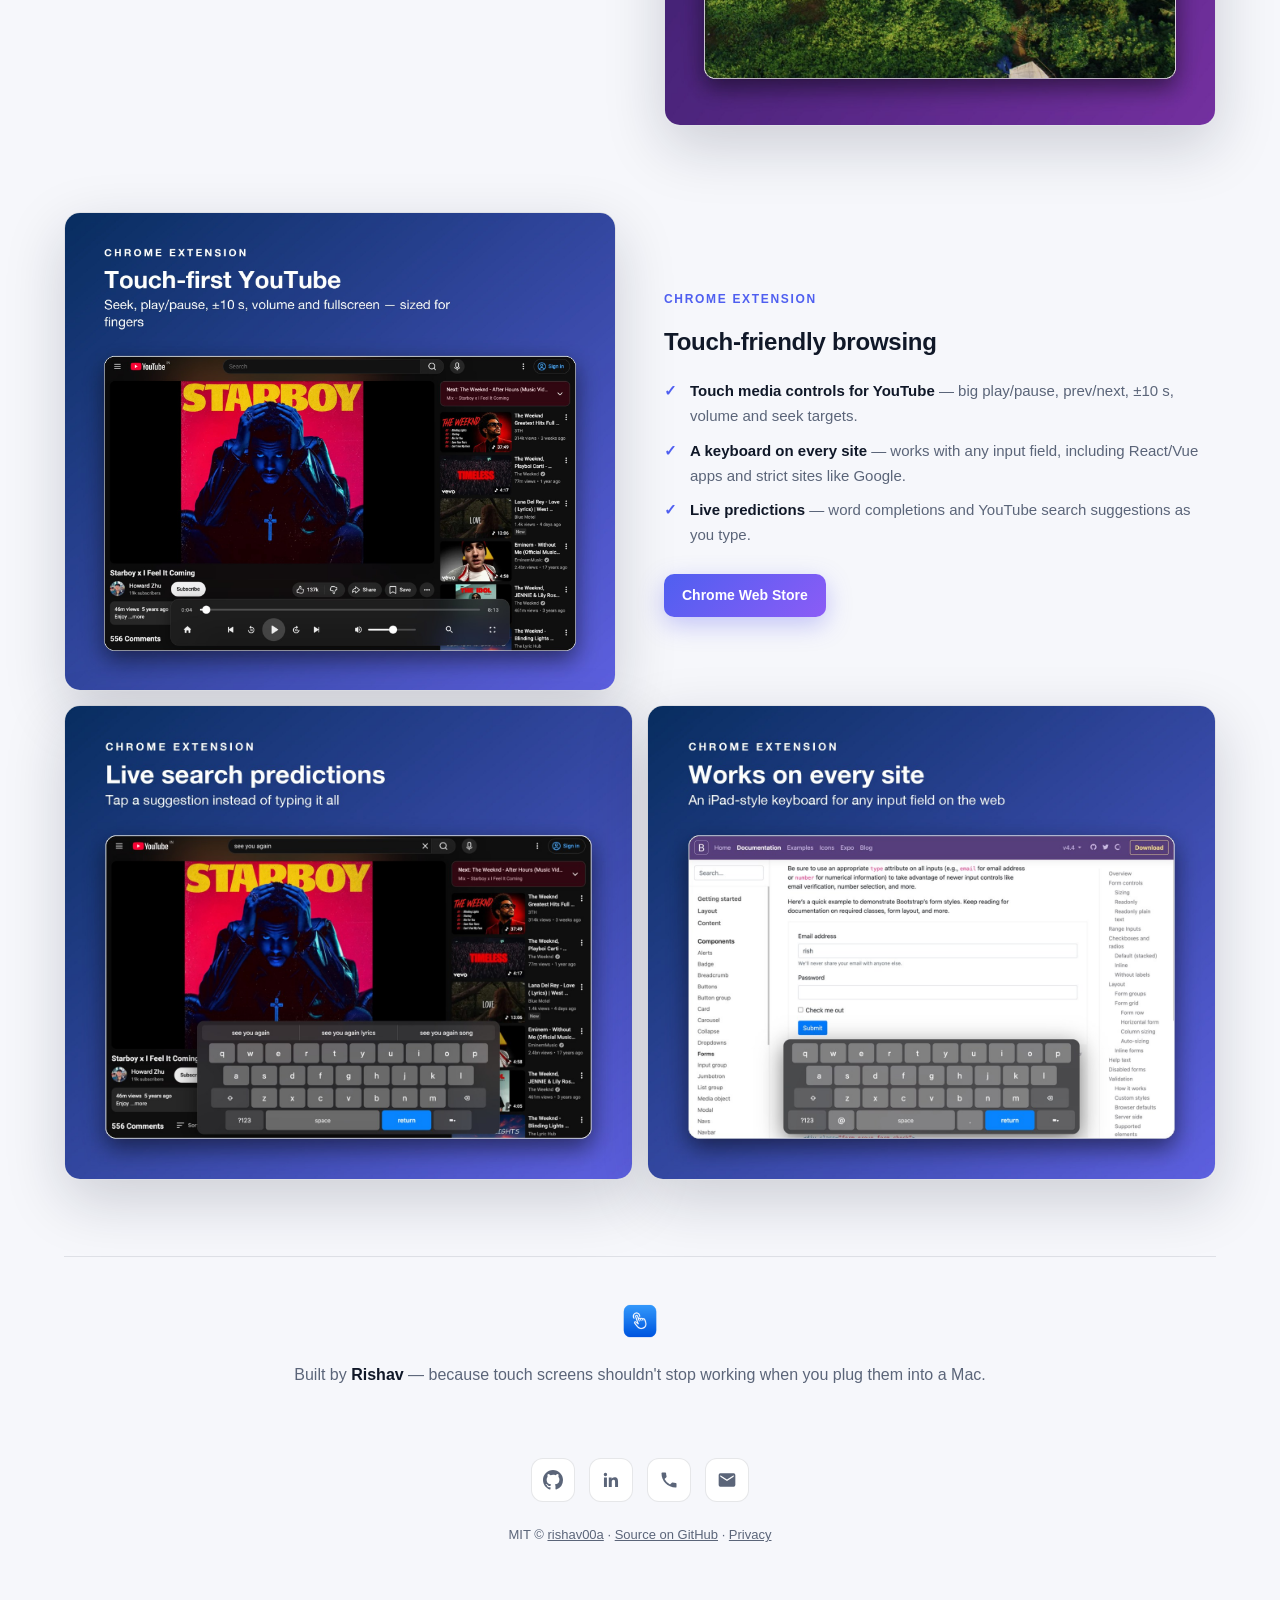
==== commit b0f24a33: "Update index.html" ====
--- a/docs/index.html
+++ b/docs/index.html
@@ -285,7 +285,7 @@
       shouldn't stop working when you plug them into a Mac.
     </p>
     <div class="support">
-      <script type='text/javascript' src='https://storage.ko-fi.com/cdn/widget/Widget_2.js'></script><script type='text/javascript'>kofiwidget2.init('Buy me a Coffee', '#ffdd03', 'Q3Q223I16Z');kofiwidget2.draw();</script> 
+      <script type='text/javascript' src='https://storage.ko-fi.com/cdn/widget/Widget_2.js'></script><script type='text/javascript'>kofiwidget2.init('Buy me a Coffee', '#ff6433', 'Q3Q223I16Z');kofiwidget2.draw();</script> 
       <iframe src="https://ghbtns.com/github-btn.html?user=rishav00a&amp;repo=touch_enabled_mac&amp;type=star&amp;count=true&amp;size=large"
               frameborder="0" scrolling="0" width="160" height="30" title="Star touch_enabled_mac on GitHub"></iframe>
     </div>
@@ -296,8 +296,13 @@
       <a href="https://www.linkedin.com/in/rishav00a" aria-label="LinkedIn" title="LinkedIn">
         <svg viewBox="0 0 24 24"><path d="M20.45 20.45h-3.55v-5.57c0-1.33-.03-3.04-1.85-3.04-1.86 0-2.14 1.45-2.14 2.94v5.67H9.35V9h3.41v1.56h.05c.48-.9 1.64-1.85 3.37-1.85 3.6 0 4.27 2.37 4.27 5.46v6.28zM5.34 7.43a2.06 2.06 0 1 1 0-4.12 2.06 2.06 0 0 1 0 4.12zM7.12 20.45H3.55V9h3.57v11.45z"/></svg>
       </a>
-      <a href="https://buymeacoffee.com/rishav00a" aria-label="Buy me a coffee" title="Buy me a coffee">
-        <svg viewBox="0 0 24 24"><path d="M18 8h1a3 3 0 0 1 0 6h-1.1A6 6 0 0 1 12 19a6 6 0 0 1-5.9-5H6V8h12zm0 2v2h1a1 1 0 0 0 0-2h-1zM5 21h14v-2H5v2zM8.5 2.5c.5 1-.6 1.6-.3 2.5h1.4c-.3-1 .8-1.6.4-2.5H8.5zm3.5 0c.5 1-.6 1.6-.3 2.5h1.4c-.3-1 .8-1.6.4-2.5H12z"/></svg>
+      <a href="tel:+918434363617" aria-label="Call" title="Call">
+        <svg viewBox="0 0 24 24">
+          <path d="M6.62 10.79a15.05 15.05 0 0 0 6.59 6.59l2.2-2.2a1 1 0 0 1 1.02-.24c1.12.37 2.33.57 3.57.57a1 1 0 0 1 1 1V20a1 1 0 0 1-1 1C10.3 21 3 13.7 3 4a1 1 0 0 1 1-1h3.5a1 1 0 0 1 1 1c0 1.24.2 2.45.57 3.57a1 1 0 0 1-.24 1.02l-2.2 2.2z"/>
+        </svg>
+      </a>
+      <a href="mailto:rishav00a@gmail.com" aria-label="Email" title="Email">
+        <svg viewBox="0 0 24 24"><path d="M20 4H4a2 2 0 0 0-2 2v12a2 2 0 0 0 2 2h16a2 2 0 0 0 2-2V6a2 2 0 0 0-2-2zm0 4.24-8 5-8-5V6.4l8 5 8-5v1.84z"/></svg>
       </a>
     </div>
     <div class="fineprint">
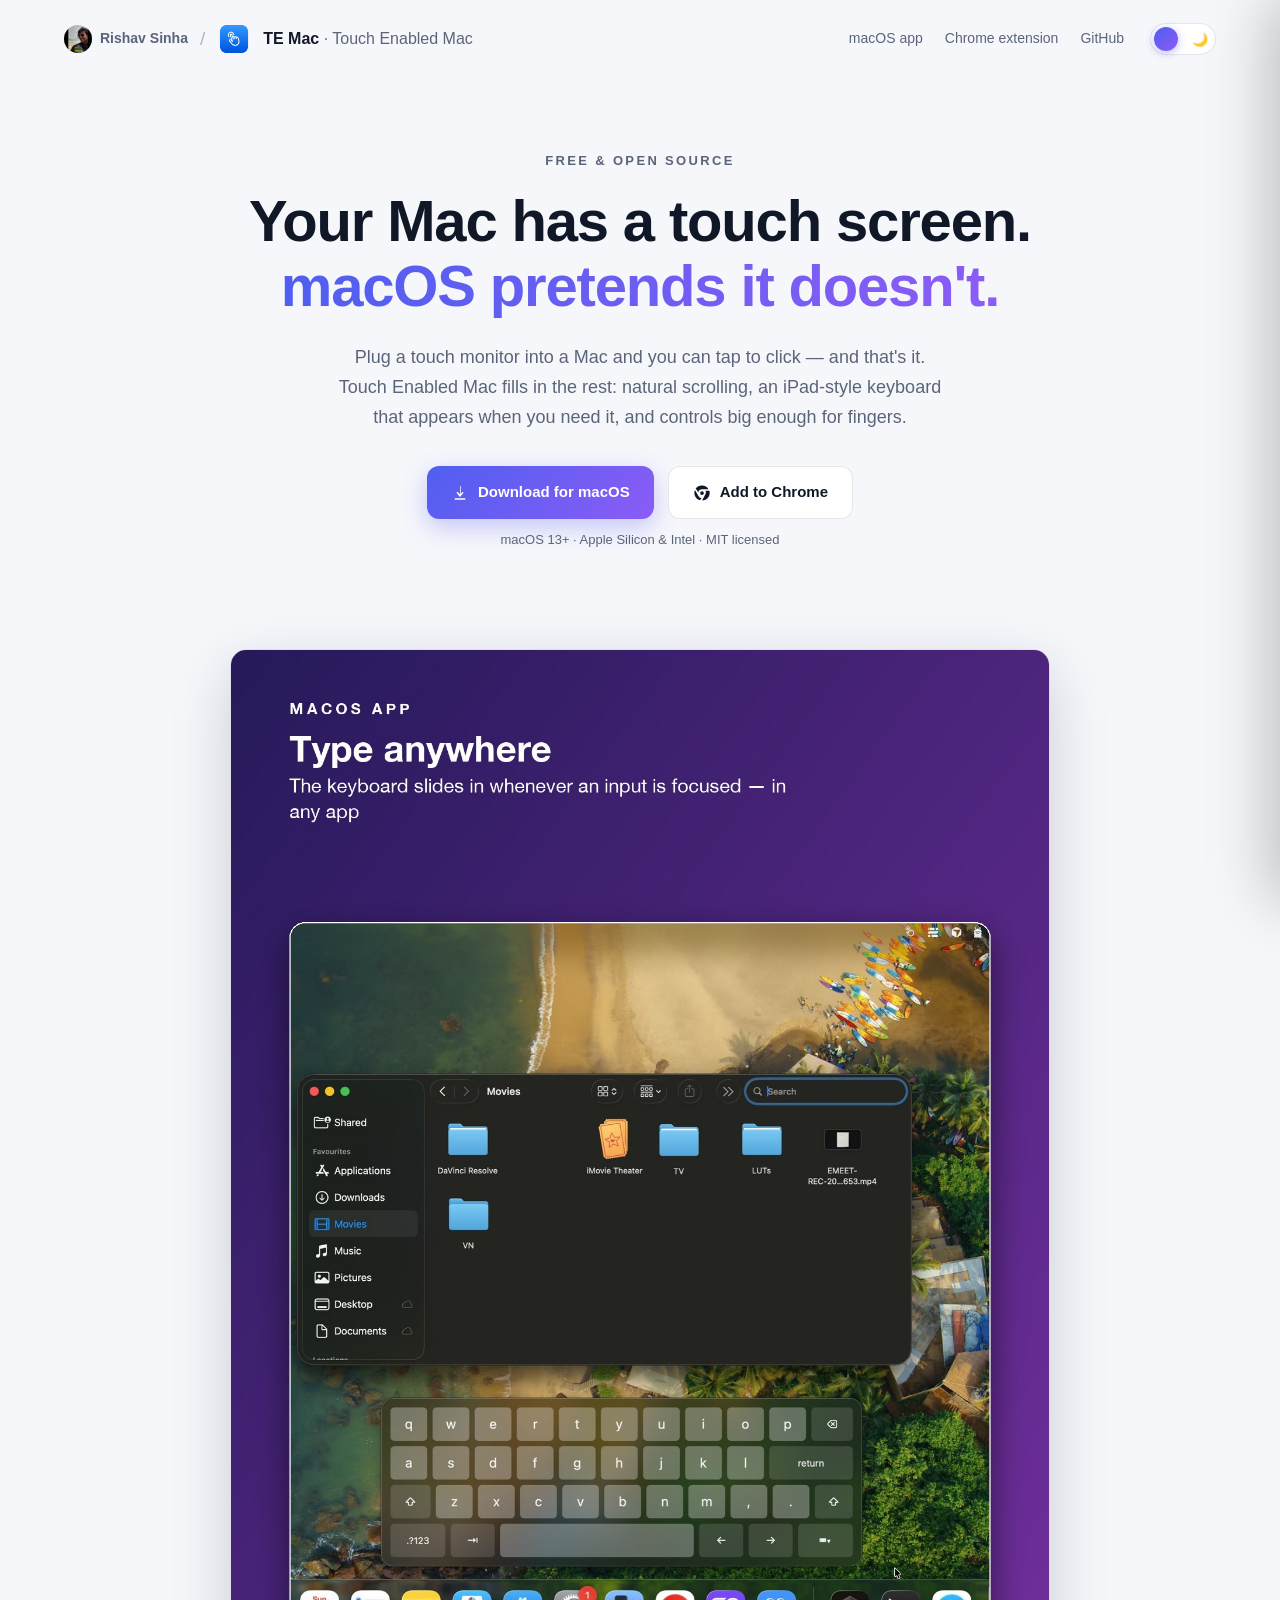
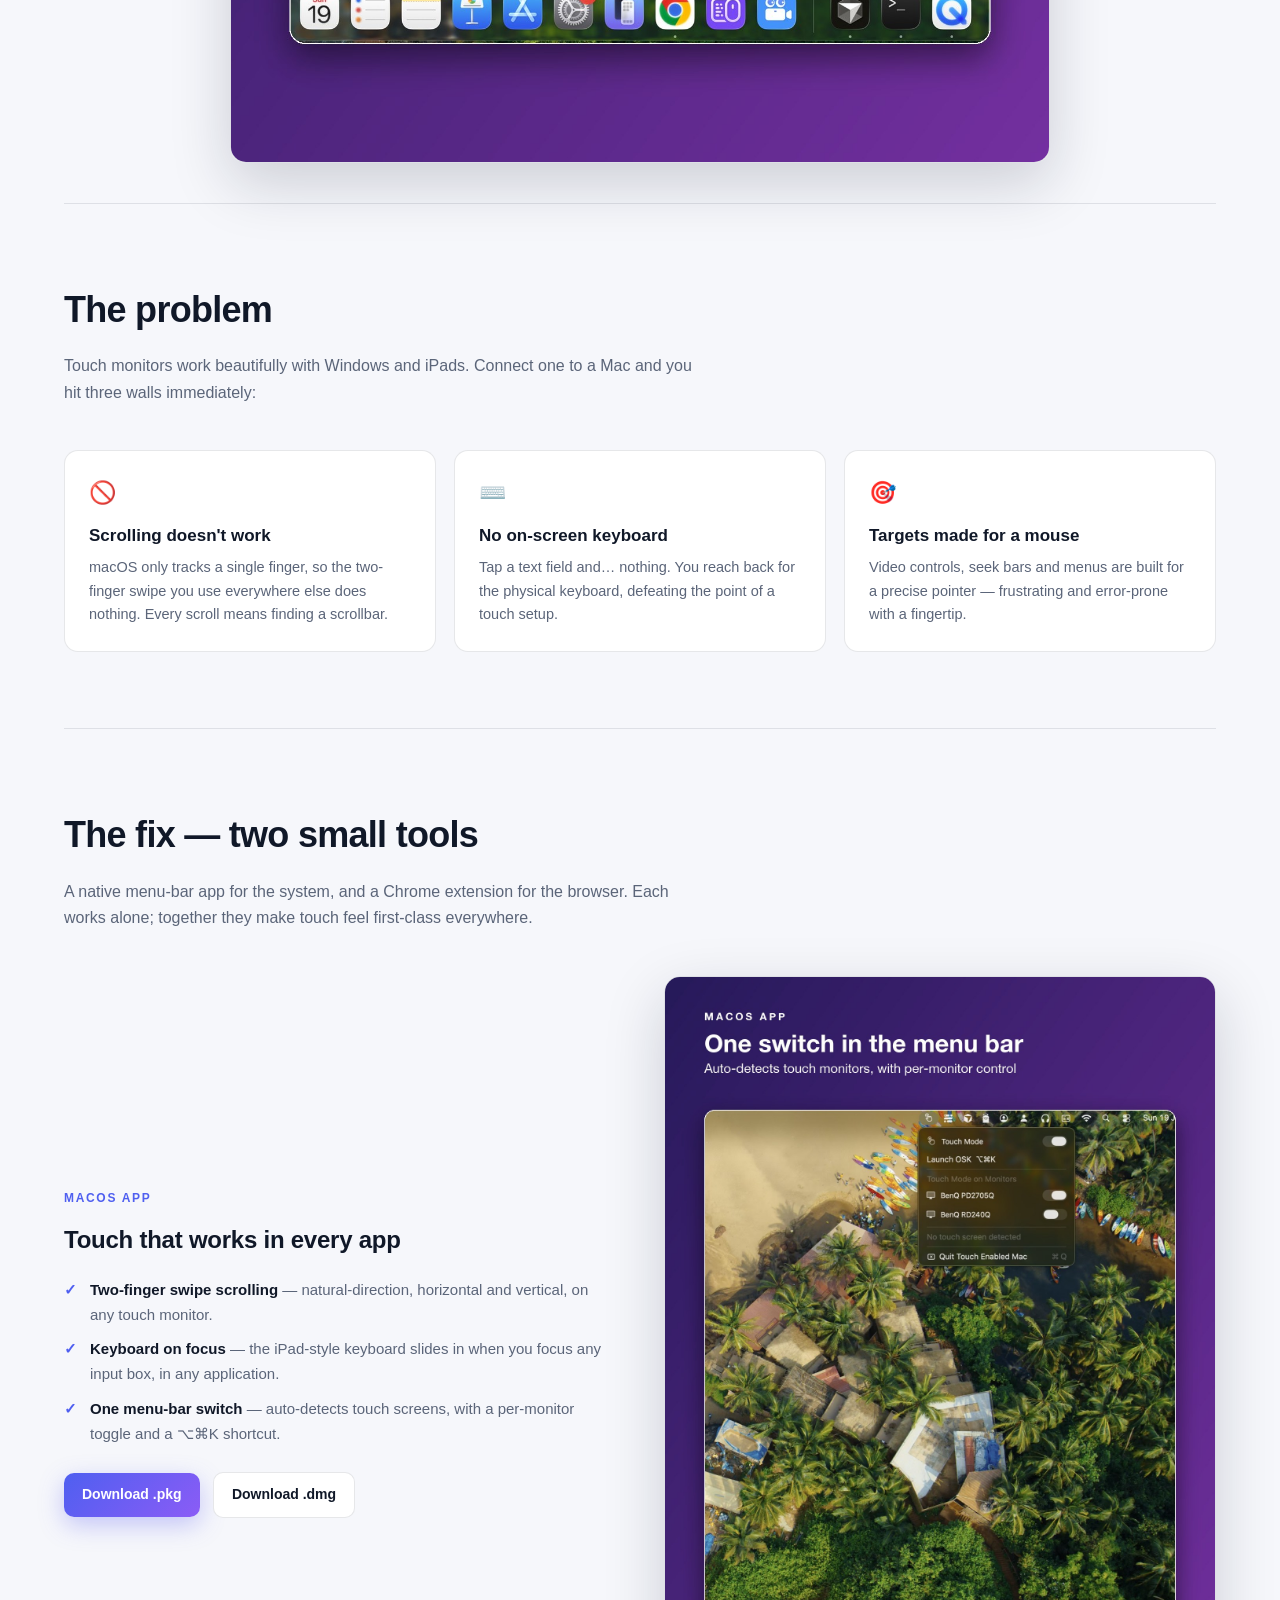
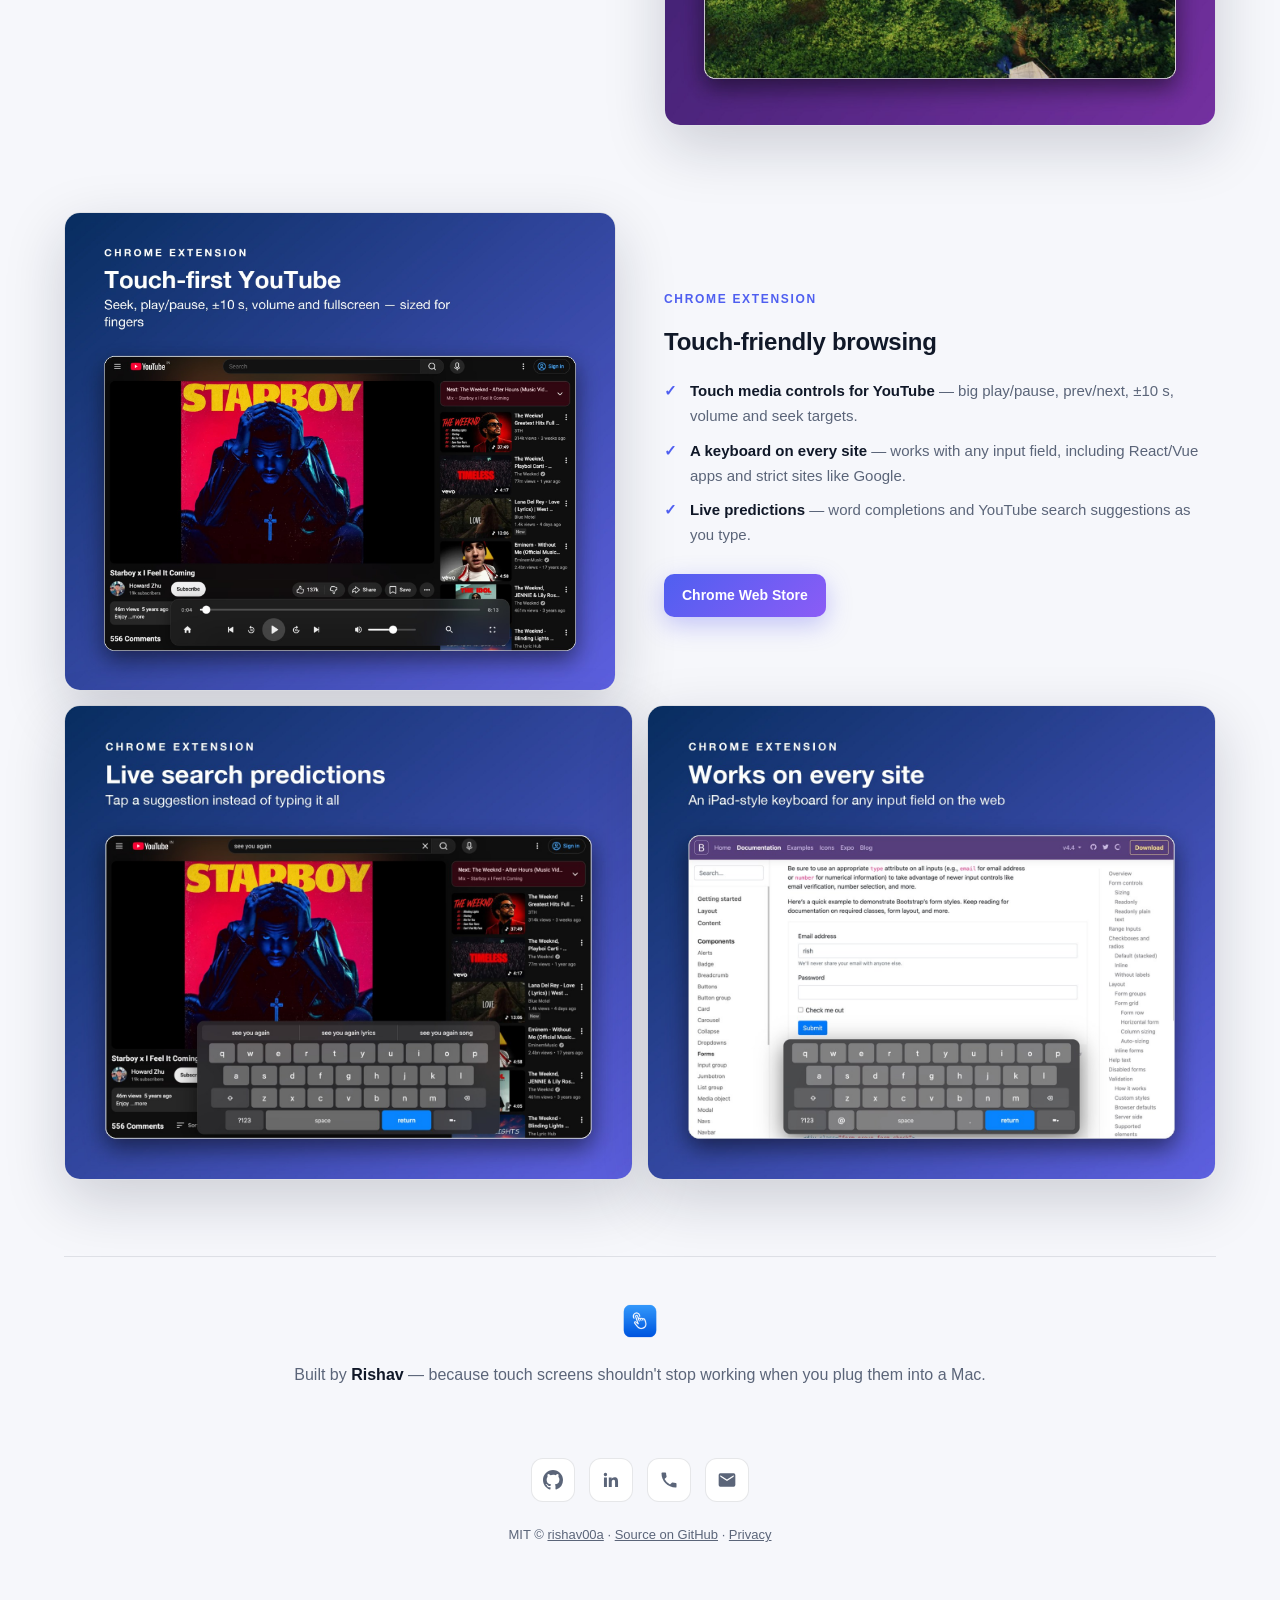
==== commit 8c2db3a3: "Docs site mobile: hamburger drawer nav, compact breadcrumb" ====
--- a/docs/index.html
+++ b/docs/index.html
@@ -141,13 +141,47 @@
     .product.flip .media{order:-1}
     section{padding:56px 0}
   }
+
+  /* ---- mobile drawer nav ---- */
+  .menubtn{
+    display:none;width:38px;height:38px;border-radius:10px;border:1px solid var(--line);
+    background:var(--panel);color:var(--text);align-items:center;justify-content:center;cursor:pointer;
+  }
+  .menubtn:hover{border-color:rgba(124,140,248,.5)}
+  .drawer{
+    position:fixed;top:0;right:0;bottom:0;width:min(78vw,320px);z-index:60;
+    background:var(--panel);border-left:1px solid var(--line);
+    transform:translateX(105%);transition:transform .25s ease;
+    padding:20px;display:flex;flex-direction:column;gap:4px;
+    box-shadow:-24px 0 60px rgba(0,0,0,.25);
+  }
+  .drawer.open{transform:translateX(0)}
+  .drawer a{padding:13px 12px;font-size:16px;font-weight:600;color:var(--text);border-radius:10px}
+  .drawer a:hover{background:var(--bg);text-decoration:none}
+  .drawer .dclose{
+    align-self:flex-end;width:38px;height:38px;border-radius:10px;border:1px solid var(--line);
+    background:var(--panel);color:var(--text);font-size:16px;cursor:pointer;margin-bottom:10px;
+  }
+  .backdrop{
+    position:fixed;inset:0;z-index:55;background:rgba(2,6,23,.5);
+    opacity:0;pointer-events:none;transition:opacity .25s ease;
+  }
+  .backdrop.show{opacity:1;pointer-events:auto}
+  @media (max-width:820px){
+    nav{flex-wrap:nowrap}
+    nav .links{display:none}
+    nav .name span{display:none}
+    .crumb span.pf{display:none}
+    .menubtn{display:inline-flex;margin-left:auto;flex:none}
+    .themeswitch{flex:none}
+  }
 </style>
 </head>
 <body>
 
 <div class="wrap">
   <nav>
-    <a class="crumb" href="https://rishav00a.github.io/"><img class="av" src="assets/avatar.png" alt="Rishav Sinha">Rishav Sinha</a>
+    <a class="crumb" href="https://rishav00a.github.io/"><img class="av" src="assets/avatar.png" alt="Rishav Sinha"><span class="pf">Rishav Sinha</span></a>
     <span class="slash">/</span>
     <img src="assets/icon.png" alt="">
     <div class="name">TE&nbsp;Mac <span>· Touch Enabled Mac</span></div>
@@ -156,10 +190,22 @@
       <a href="#chrome">Chrome extension</a>
       <a href="https://github.com/rishav00a/touch_enabled_mac">GitHub</a>
     </div>
+    <button class="menubtn" onclick="openDrawer()" aria-label="Open menu">
+      <svg viewBox="0 0 24 24" width="22" height="22"><path fill="currentColor" d="M3 6h18v2H3zm0 5h18v2H3zm0 5h18v2H3z"/></svg>
+    </button>
     <button class="themeswitch" id="tbtn" onclick="toggleTheme()" role="switch" aria-label="Toggle dark mode">
       <span>☀️</span><span>🌙</span><span class="knob"></span>
     </button>
   </nav>
+  <div class="backdrop" id="backdrop" onclick="closeDrawer()"></div>
+  <aside class="drawer" id="drawer" aria-label="Menu">
+    <button class="dclose" onclick="closeDrawer()" aria-label="Close menu">✕</button>
+    <a href="#mac" onclick="closeDrawer()">macOS app</a>
+    <a href="#chrome" onclick="closeDrawer()">Chrome extension</a>
+    <a href="https://github.com/rishav00a/touch_enabled_mac" onclick="closeDrawer()">GitHub</a>
+    <a href="privacy.html" onclick="closeDrawer()">Privacy</a>
+    <a href="https://rishav00a.github.io/" onclick="closeDrawer()">← Portfolio</a>
+  </aside>
 
   <header>
     <div class="eyebrow">Free &amp; open source</div>
@@ -324,6 +370,15 @@
     document.documentElement.getAttribute("data-theme")==="dark");
 }
 syncT();
+function openDrawer(){
+  document.getElementById("drawer").classList.add("open");
+  document.getElementById("backdrop").classList.add("show");
+}
+function closeDrawer(){
+  document.getElementById("drawer").classList.remove("open");
+  document.getElementById("backdrop").classList.remove("show");
+}
+document.addEventListener("keydown",function(e){if(e.key==="Escape")closeDrawer();});
 </script>
 </body>
 </html>
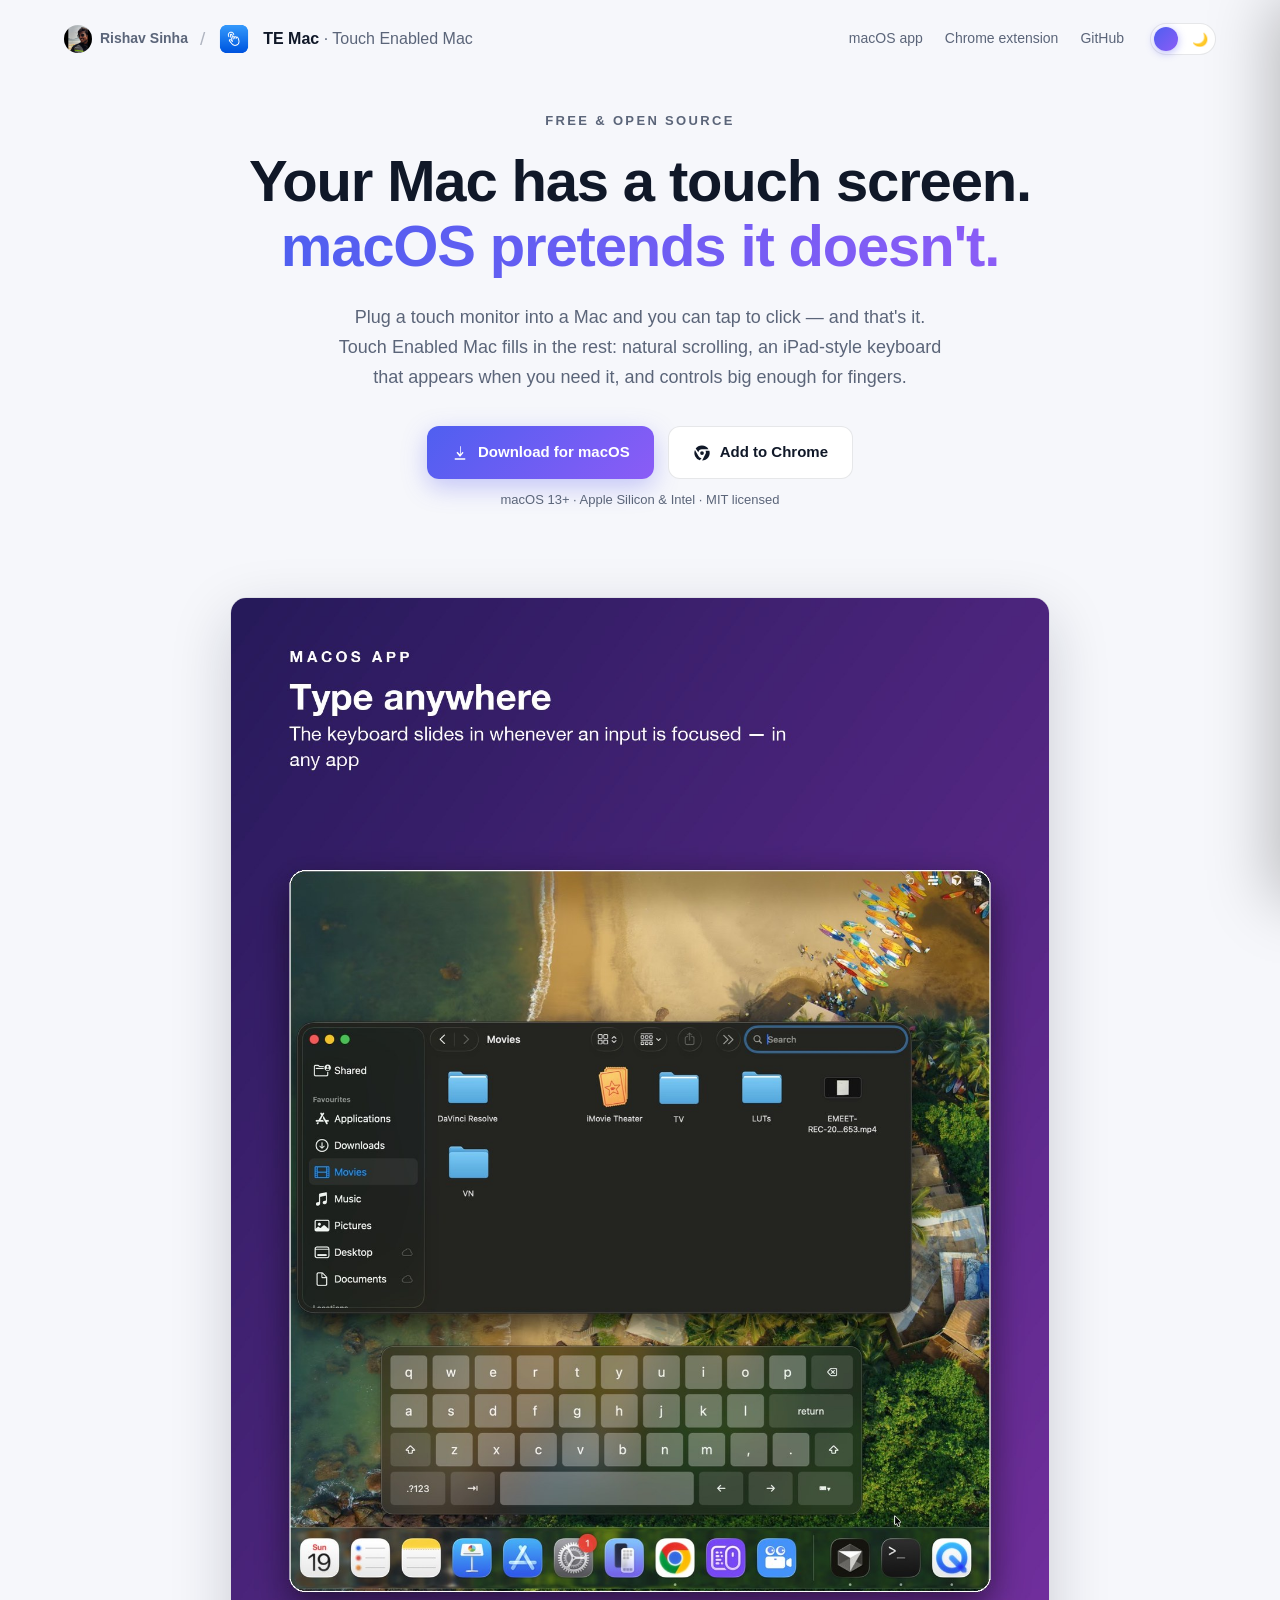
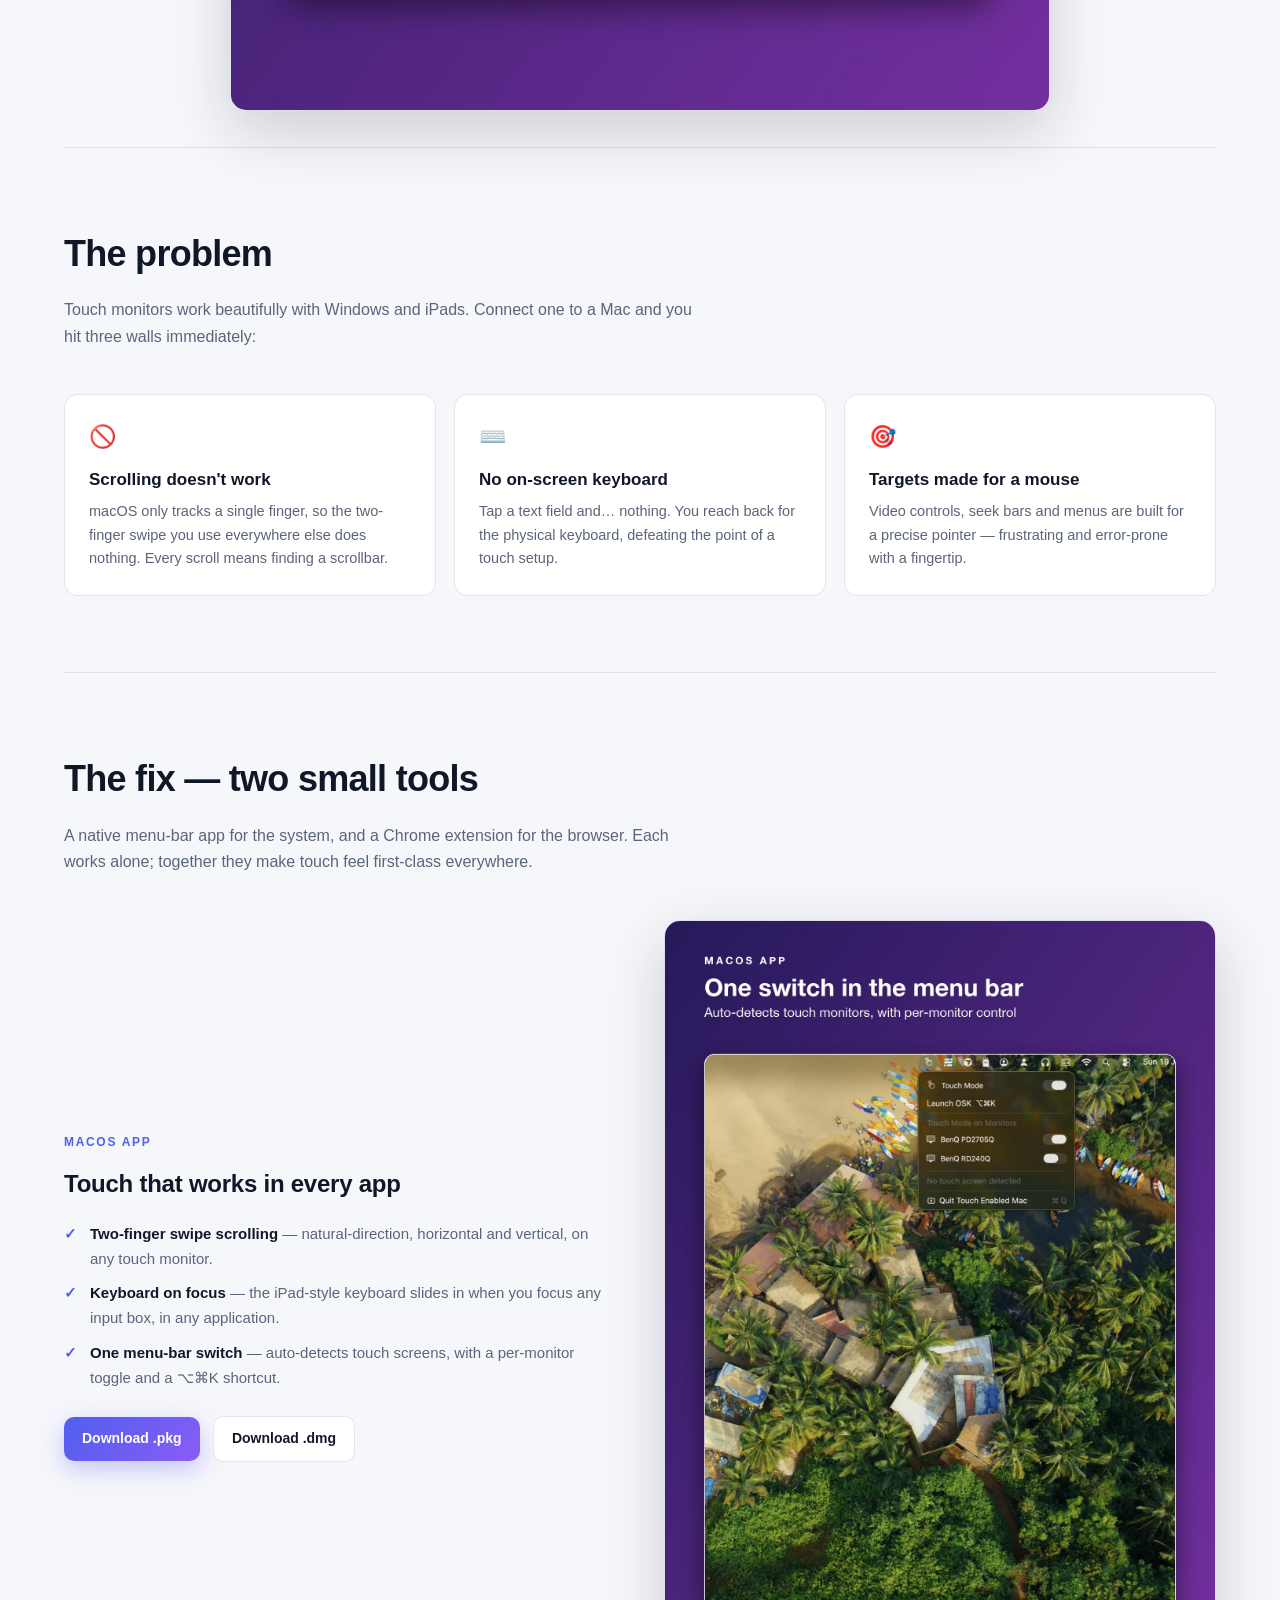
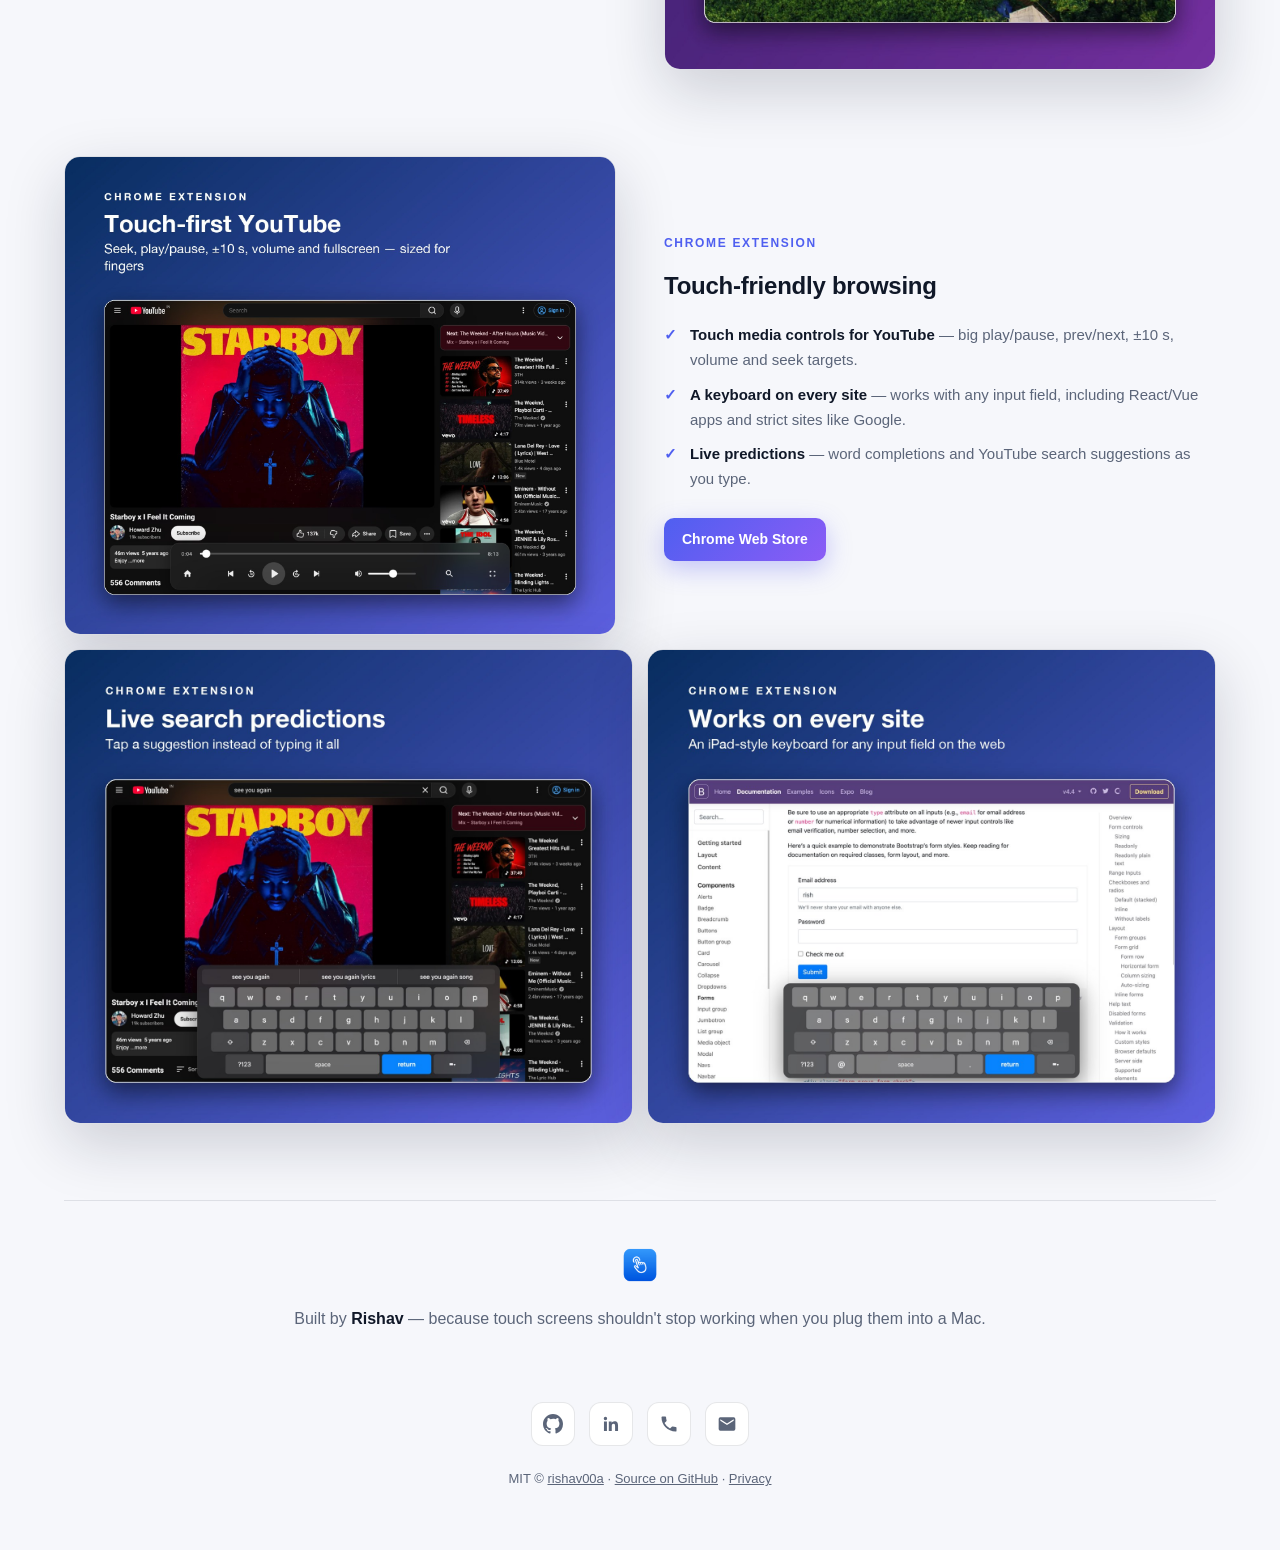
==== commit 99d12d42: "Docs hero: reduce top gap so download buttons sit above the fold" ====
--- a/docs/index.html
+++ b/docs/index.html
@@ -63,7 +63,8 @@
   nav .links a:hover{color:var(--text);text-decoration:none}
 
   /* hero */
-  header{padding:72px 0 40px;text-align:center}
+  header{padding:32px 0 36px;text-align:center}
+  @media (max-width:820px){header{padding:14px 0 30px}}
   .eyebrow{
     font-size:13px;letter-spacing:.18em;font-weight:600;color:var(--muted);
     text-transform:uppercase;margin-bottom:18px;
@@ -96,7 +97,7 @@
     border-radius:16px;border:1px solid var(--line);display:block;width:100%;
     box-shadow:var(--shotshadow);
   }
-  .hero-shot{max-width:820px;margin:48px auto 0}
+  .hero-shot{max-width:820px;margin:36px auto 0}
 
   section{padding:76px 0;border-top:1px solid var(--line)}
   h2{font-size:clamp(26px,4vw,36px);letter-spacing:-.02em;margin-bottom:14px}
